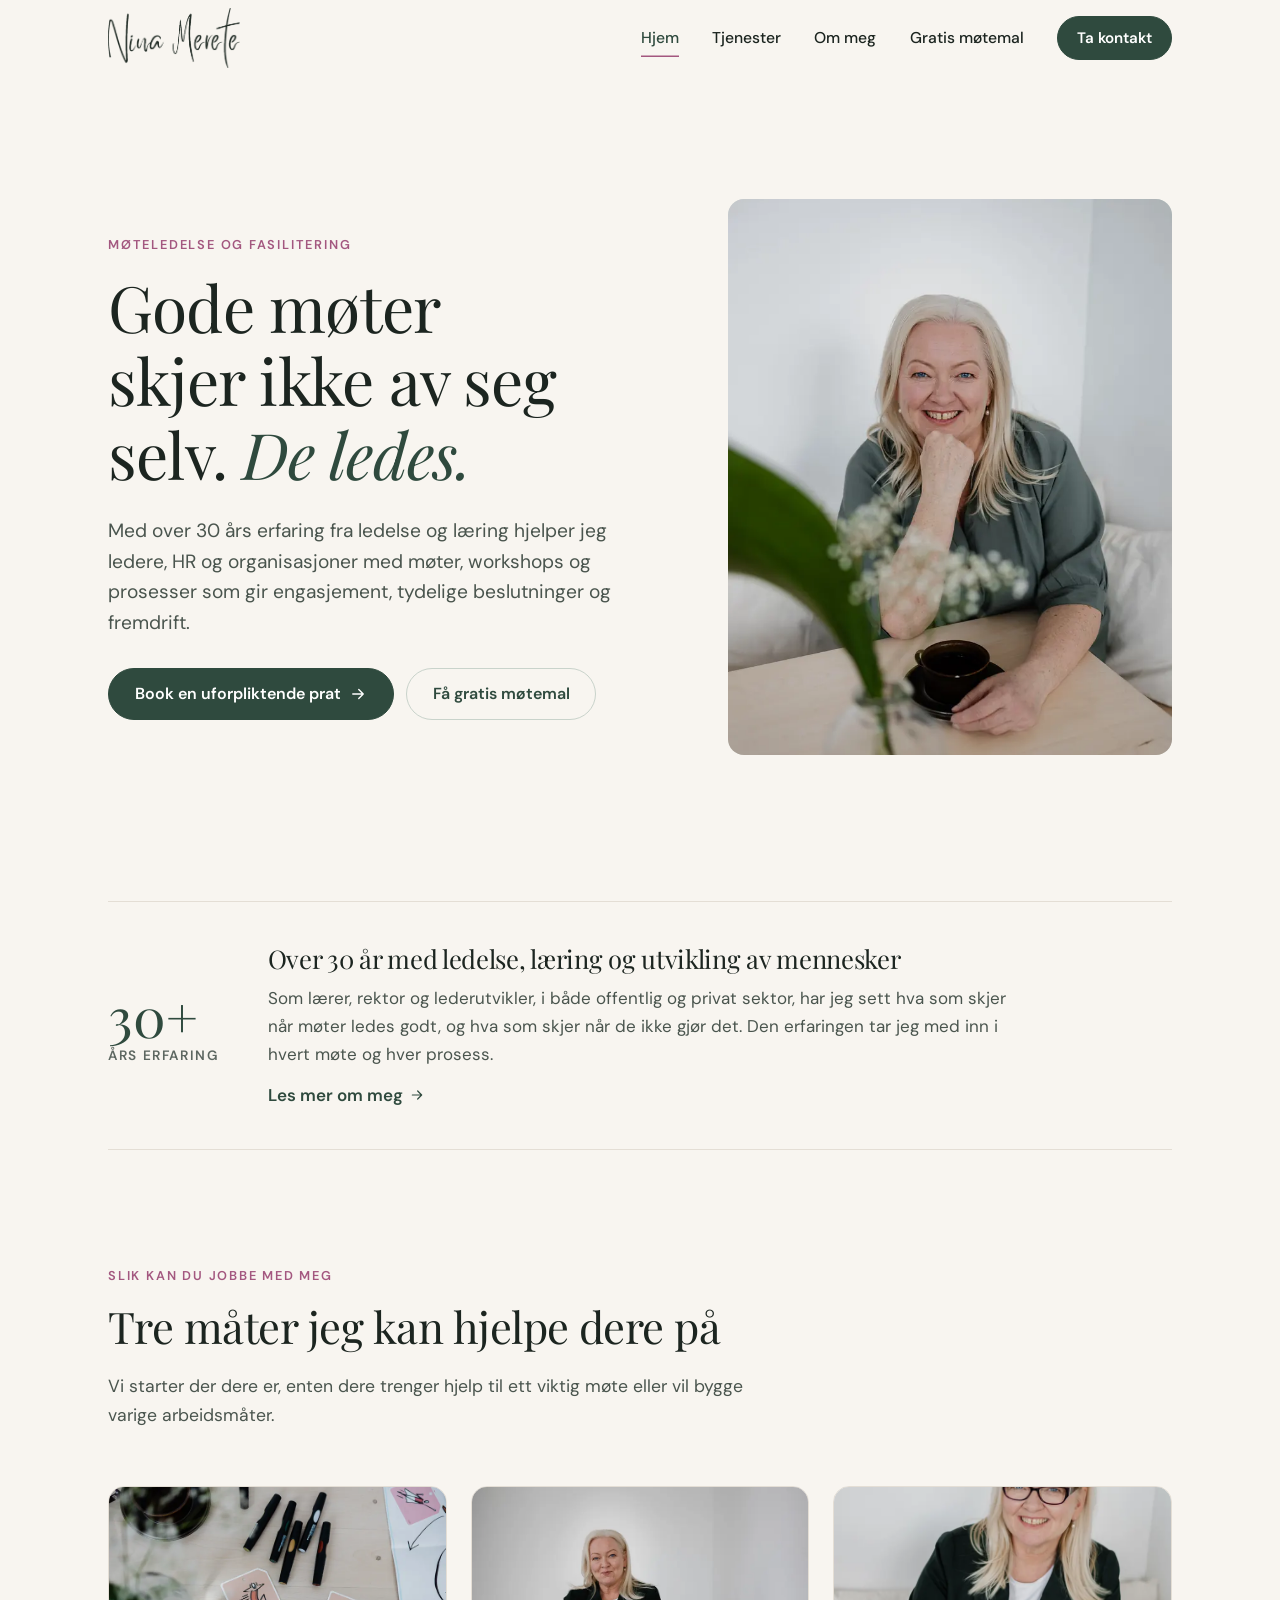
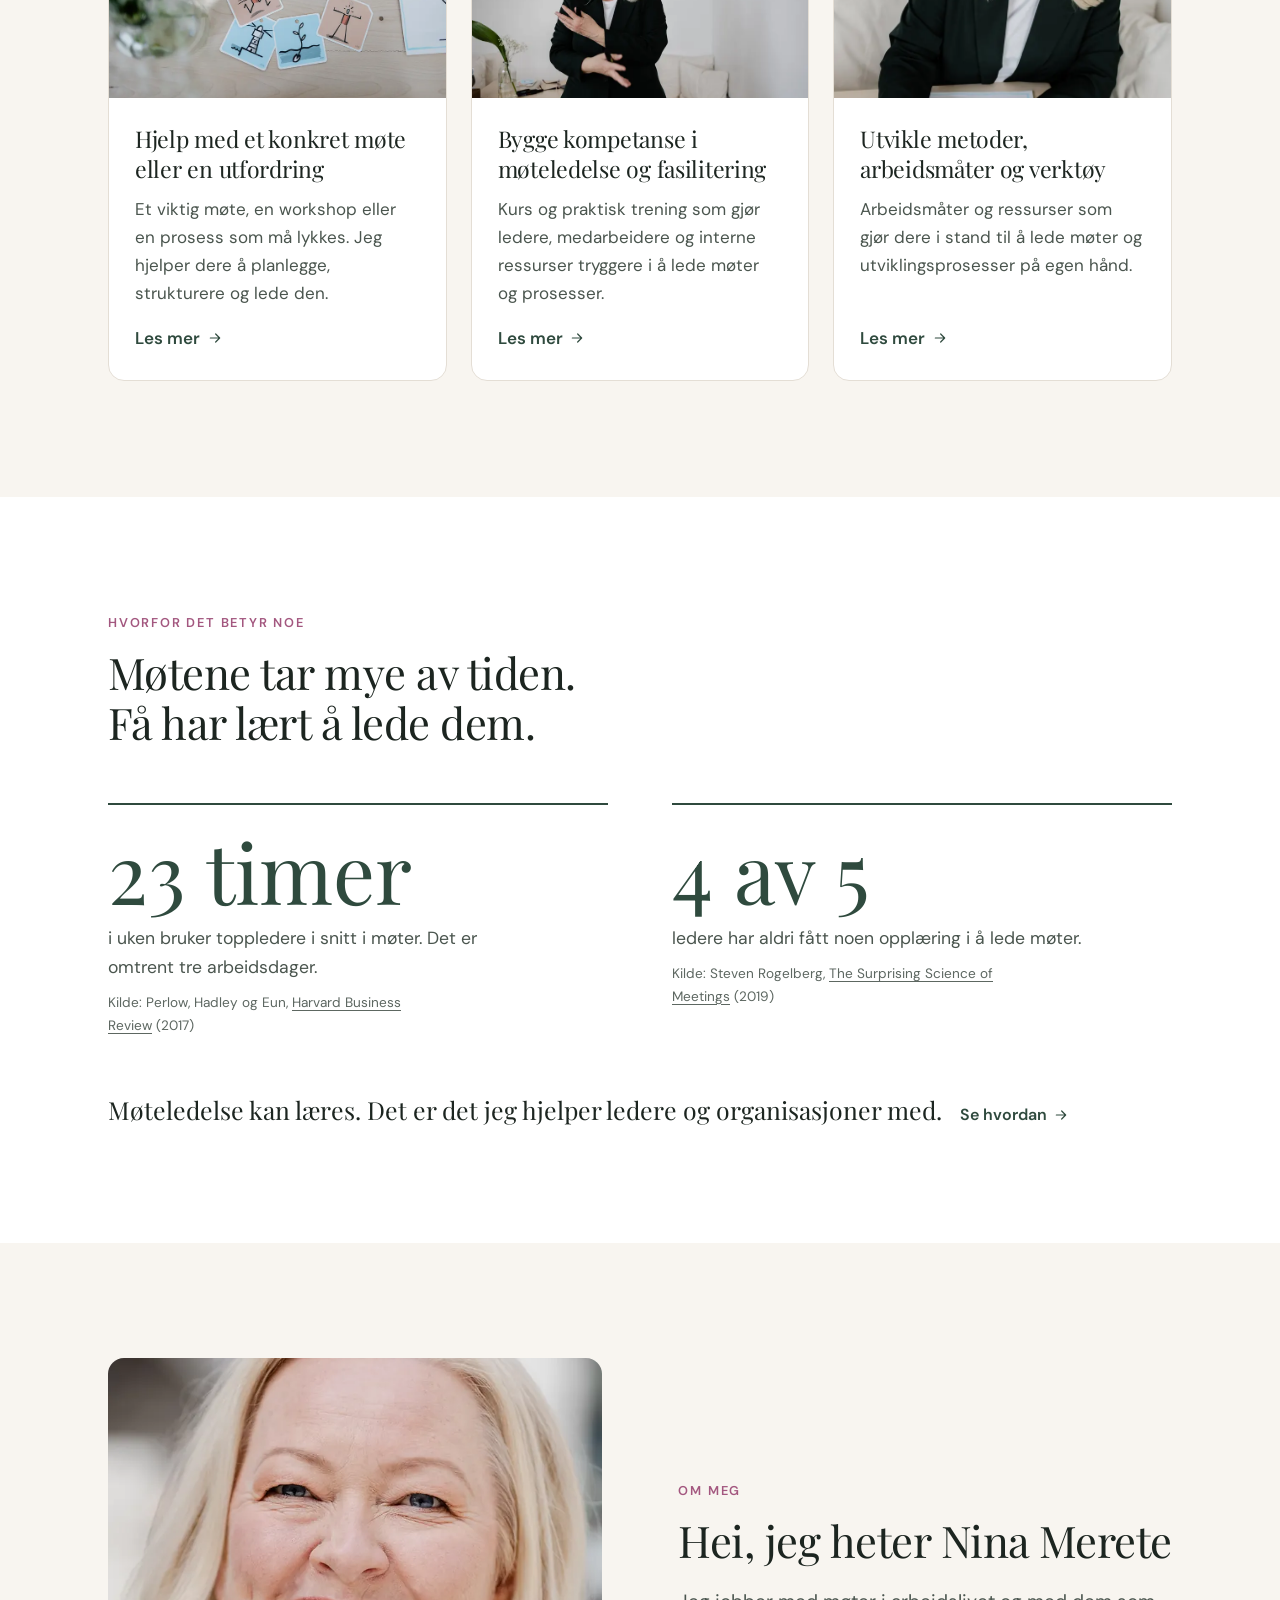
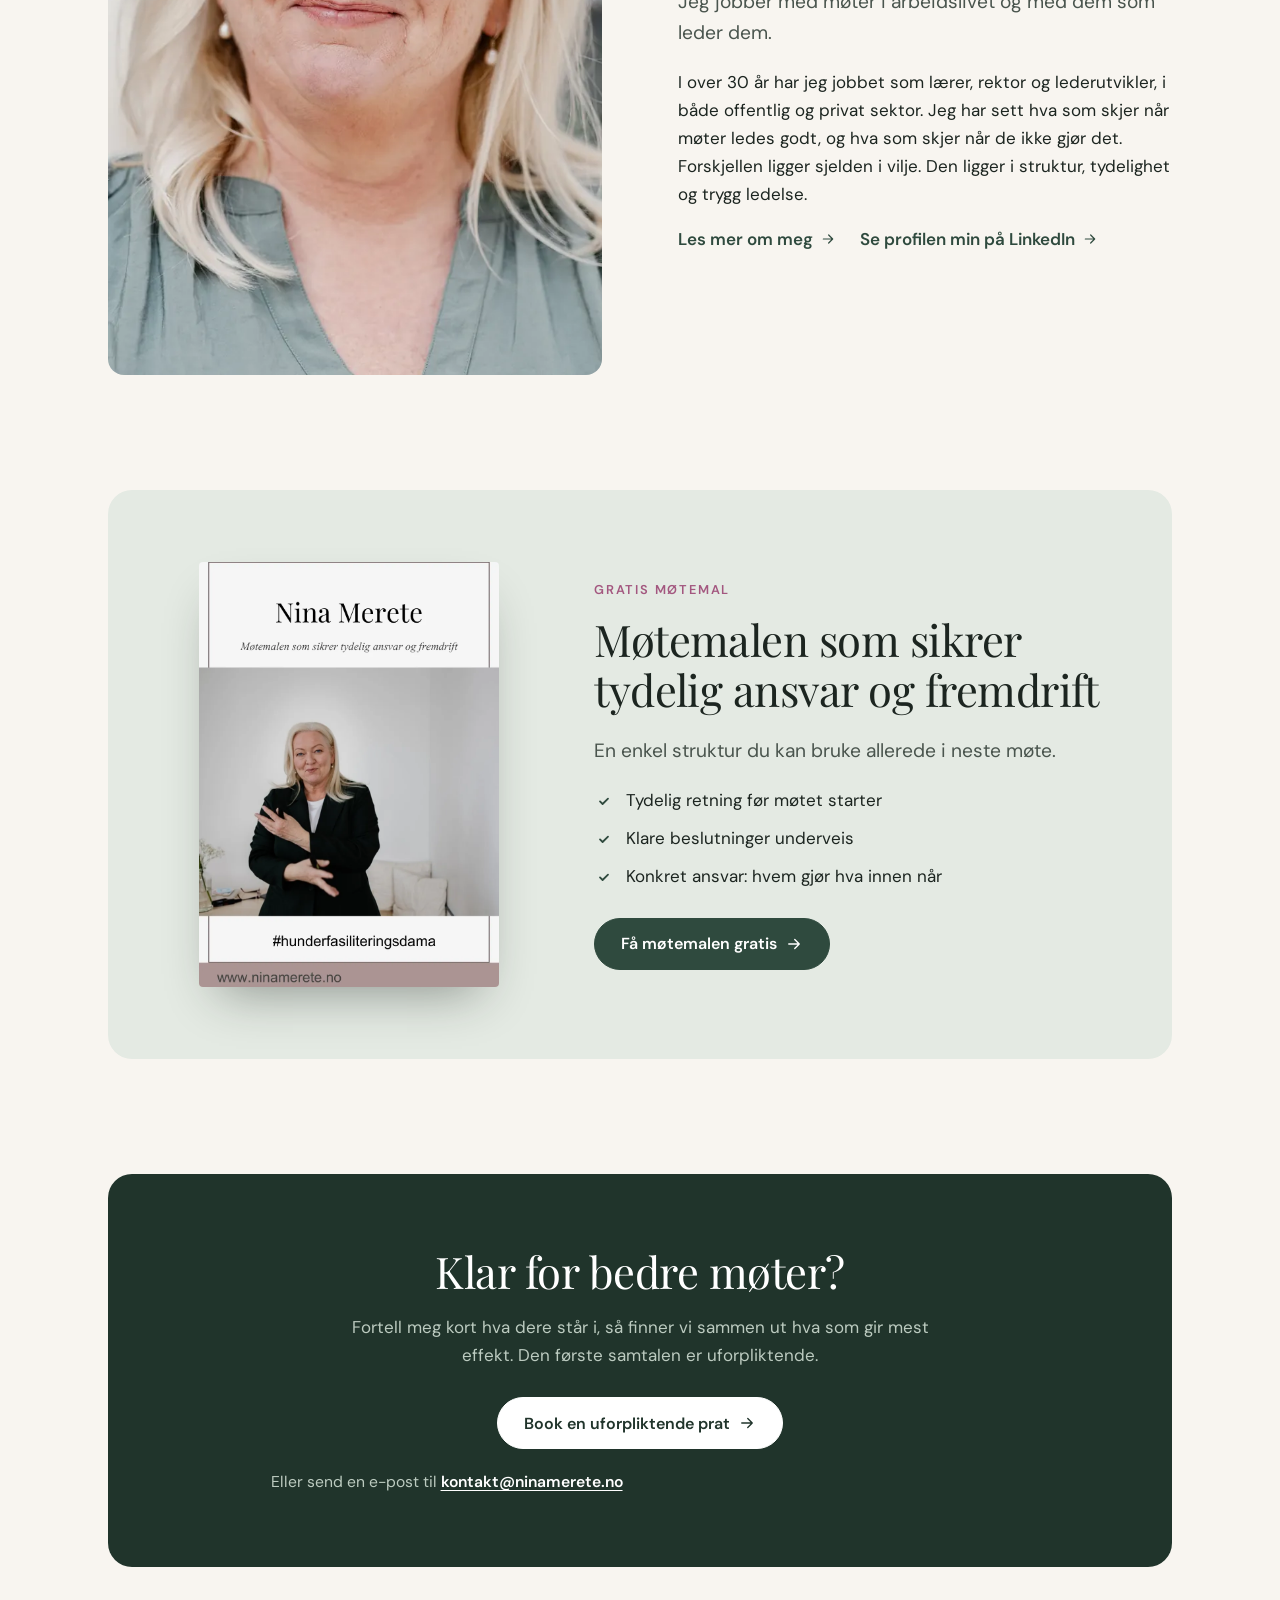
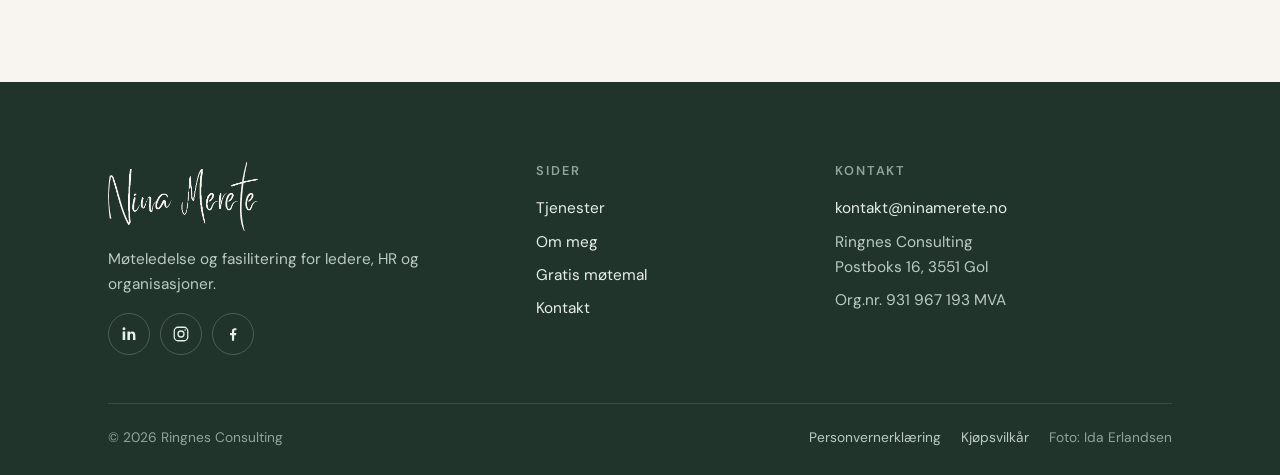
==== index.html @ 29eac9c1 "Nettside for Nina Merete" ====
<!doctype html>
<html lang="nb">
<head>
<meta charset="utf-8">
<meta name="viewport" content="width=device-width, initial-scale=1">

<title>Nina Merete | Møteledelse og fasilitering</title>
<meta name="description" content="Nina Merete Ringnes hjelper ledere, HR og organisasjoner med møter, workshops og prosesser som gir engasjement, tydelige beslutninger og fremdrift.">
<meta name="robots" content="index, follow, max-image-preview:large">
<link rel="canonical" href="https://www.ninamerete.no/">
<meta name="theme-color" content="#f8f5f0">
<meta property="og:type" content="website">
<meta property="og:locale" content="nb_NO">
<meta property="og:site_name" content="Nina Merete">
<meta property="og:title" content="Nina Merete | Møteledelse og fasilitering">
<meta property="og:description" content="Nina Merete Ringnes hjelper ledere, HR og organisasjoner med møter, workshops og prosesser som gir engasjement, tydelige beslutninger og fremdrift.">
<meta property="og:url" content="https://www.ninamerete.no/">
<meta property="og:image" content="https://www.ninamerete.no/assets/img/og/forside.jpg">
<meta property="og:image:type" content="image/jpeg">
<meta property="og:image:width" content="1200">
<meta property="og:image:height" content="630">
<meta property="og:image:alt" content="Nina Merete Ringnes. Gode møter skjer ikke av seg selv. De ledes.">
<meta name="twitter:card" content="summary_large_image">
<meta name="twitter:title" content="Nina Merete | Møteledelse og fasilitering">
<meta name="twitter:description" content="Nina Merete Ringnes hjelper ledere, HR og organisasjoner med møter, workshops og prosesser som gir engasjement, tydelige beslutninger og fremdrift.">
<meta name="twitter:image" content="https://www.ninamerete.no/assets/img/og/forside.jpg">
<meta name="twitter:image:alt" content="Nina Merete Ringnes. Gode møter skjer ikke av seg selv. De ledes.">
<meta name="author" content="Nina Merete Ringnes">
<link rel="icon" href="favicon.ico" sizes="any">
<link rel="icon" type="image/png" sizes="32x32" href="assets/img/favicon-32.png">
<link rel="apple-touch-icon" href="assets/img/favicon-180.png">
<link rel="manifest" href="site.webmanifest">
<link rel="preload" href="assets/fonts/PlayfairDisplay-normal.woff2" as="font" type="font/woff2" crossorigin>
<link rel="preload" href="assets/fonts/DMSans-normal.woff2" as="font" type="font/woff2" crossorigin>
<link rel="stylesheet" href="assets/css/style.css?v=16">
<link rel="preload" as="image" href="assets/img/hero-700.webp" imagesrcset="assets/img/hero-700.webp 700w, assets/img/hero-1200.webp 1200w" imagesizes="(max-width: 880px) 92vw, 480px" fetchpriority="high">
<script type="application/ld+json">{"@context": "https://schema.org", "@graph": [{"@type": "ProfessionalService", "@id": "https://www.ninamerete.no/#virksomhet", "name": "Nina Merete", "legalName": "Ringnes Consulting", "url": "https://www.ninamerete.no/", "image": "https://www.ninamerete.no/assets/img/og/forside.jpg", "logo": "https://www.ninamerete.no/assets/img/favicon-512.png", "description": "Møteledelse, fasilitering og prosessdesign for ledere, HR og organisasjoner.", "email": "kontakt@ninamerete.no", "taxID": "931967193", "vatID": "NO931967193MVA", "address": {"@type": "PostalAddress", "postOfficeBoxNumber": "16", "postalCode": "3551", "addressLocality": "Gol", "addressCountry": "NO"}, "areaServed": {"@type": "Country", "name": "Norge"}, "knowsLanguage": "nb", "founder": {"@id": "https://www.ninamerete.no/#nina"}, "sameAs": ["https://www.linkedin.com/in/nina-merete-ringnes-888065a7/", "https://www.instagram.com/ninamerete.no/", "https://www.facebook.com/profile.php?id=61565301767953"], "hasOfferCatalog": {"@type": "OfferCatalog", "name": "Tjenester", "itemListElement": [{"@type": "Offer", "itemOffered": {"@type": "Service", "name": "Hjelp med et konkret møte eller en utfordring", "description": "Et viktig møte, en workshop eller en prosess som må lykkes. Jeg hjelper dere å planlegge, strukturere og lede den.", "url": "https://www.ninamerete.no/tjenester/#konkret-hjelp"}}, {"@type": "Offer", "itemOffered": {"@type": "Service", "name": "Bygge kompetanse i møteledelse og fasilitering", "description": "Kurs og praktisk trening som gjør ledere, medarbeidere og interne ressurser tryggere i å lede møter og prosesser.", "url": "https://www.ninamerete.no/tjenester/#kompetanse"}}, {"@type": "Offer", "itemOffered": {"@type": "Service", "name": "Utvikle metoder, arbeidsmåter og verktøy", "description": "Arbeidsmåter og ressurser som gjør dere i stand til å lede møter og utviklingsprosesser på egen hånd.", "url": "https://www.ninamerete.no/tjenester/#metoder"}}]}}, {"@type": "Person", "@id": "https://www.ninamerete.no/#nina", "name": "Nina Merete Ringnes", "url": "https://www.ninamerete.no/om/", "image": "https://www.ninamerete.no/assets/img/portrett-1200.webp", "jobTitle": "Fasilitator og rådgiver i møteledelse", "worksFor": {"@id": "https://www.ninamerete.no/#virksomhet"}, "alumniOf": {"@type": "CollegeOrUniversity", "name": "Universitetet i Oslo"}, "knowsAbout": ["Møteledelse", "Fasilitering", "Prosessledelse", "Workshops", "Lederutvikling", "Kompetanseutvikling"], "sameAs": ["https://www.linkedin.com/in/nina-merete-ringnes-888065a7/", "https://www.instagram.com/ninamerete.no/"]}, {"@type": "WebSite", "@id": "https://www.ninamerete.no/#nettsted", "url": "https://www.ninamerete.no/", "name": "Nina Merete", "inLanguage": "nb-NO", "publisher": {"@id": "https://www.ninamerete.no/#virksomhet"}}, {"@type": "WebPage", "@id": "https://www.ninamerete.no/#side", "url": "https://www.ninamerete.no/", "name": "Nina Merete | Møteledelse og fasilitering", "description": "Nina Merete Ringnes hjelper ledere, HR og organisasjoner med møter, workshops og prosesser som gir engasjement, tydelige beslutninger og fremdrift.", "inLanguage": "nb-NO", "isPartOf": {"@id": "https://www.ninamerete.no/#nettsted"}, "primaryImageOfPage": {"@type": "ImageObject", "url": "https://www.ninamerete.no/assets/img/og/forside.jpg", "width": 1200, "height": 630}}]}</script>
</head>
<body>
<a class="skip-link" href="#innhold">Hopp til innhold</a>
<header class="site-header">
  <div class="wrap">
    <a class="brand" href="./" aria-label="Nina Merete, til forsiden"><img src="assets/img/logo.png" alt="Nina Merete" width="579" height="265"></a>
    <button class="nav-toggle" type="button" aria-expanded="false" aria-controls="hovedmeny" aria-label="Åpne meny"><span></span></button>
    <nav class="nav" id="hovedmeny" aria-label="Hovedmeny">
      <a href="./" aria-current="page">Hjem</a><a href="tjenester/">Tjenester</a><a href="om/">Om meg</a><a href="motemal/">Gratis møtemal</a>
      <a class="btn btn--sm" href="kontakt/">Ta kontakt</a>
    </nav>
  </div>
</header>
<main id="innhold">
<section class="hero hero--full">
  <div class="wrap hero-grid">
    <div>
      <span class="label">Møteledelse og fasilitering</span>
      <h1>Gode møter skjer ikke av seg selv. <em class="nowrap">De ledes.</em></h1>
      <p class="lead">Med over 30 års erfaring fra ledelse og læring hjelper jeg ledere, HR og organisasjoner med møter, workshops og prosesser som gir engasjement, tydelige beslutninger og fremdrift.</p>
      <div class="actions">
        <a class="btn" href="kontakt/">Book en uforpliktende prat<svg viewBox="0 0 24 24" fill="none" stroke="currentColor" stroke-width="1.8" stroke-linecap="round" stroke-linejoin="round" aria-hidden="true"><path d="M5 12h14M13 6l6 6-6 6"/></svg></a>
        <a class="btn btn--outline" href="motemal/">Få gratis møtemal</a>
      </div>
    </div>
    <div class="hero-photo"><img src="assets/img/hero-700.webp" srcset="assets/img/hero-700.webp 700w, assets/img/hero-1200.webp 1200w" sizes="(max-width: 880px) 92vw, 480px" alt="Nina Merete Ringnes" width="700" height="1050" fetchpriority="high" decoding="async"></div>
  </div>
</section>

<section class="section" style="padding-top:0" aria-labelledby="erfaring">
  <div class="wrap">
    <div class="years reveal">
      <div class="years-num" aria-hidden="true">30+ <small>års erfaring</small></div>
      <div class="years-text">
        <h2 id="erfaring">Over 30 år med ledelse, læring og utvikling av mennesker</h2>
        <p>Som lærer, rektor og lederutvikler, i både offentlig og privat sektor, har jeg sett hva som skjer når møter ledes godt, og hva som skjer når de ikke gjør det. Den erfaringen tar jeg med inn i hvert møte og hver prosess.</p>
        <a class="text-link" href="om/">Les mer om meg<svg viewBox="0 0 24 24" fill="none" stroke="currentColor" stroke-width="1.8" stroke-linecap="round" stroke-linejoin="round" aria-hidden="true"><path d="M5 12h14M13 6l6 6-6 6"/></svg></a>
      </div>
    </div>
  </div>
</section>

<section class="section" id="jobbe-med-meg">
  <div class="wrap">
    <div class="head reveal">
      <span class="label">Slik kan du jobbe med meg</span>
      <h2>Tre måter jeg kan hjelpe dere på</h2>
      <p>Vi starter der dere er, enten dere trenger hjelp til ett viktig møte eller vil bygge varige arbeidsmåter.</p>
    </div>
    <div class="cards reveal">
      <article class="card">
        <div class="card-img"><img src="assets/img/fasilitering-800.webp" srcset="assets/img/fasilitering-800.webp 800w, assets/img/fasilitering-1400.webp 1400w" sizes="(max-width: 960px) 90vw, 370px" alt="Fasiliteringskort og tusjer klare på bordet før en workshop" loading="lazy" decoding="async"></div>
        <div class="card-body">
          <h3>Hjelp med et konkret møte eller en utfordring</h3>
          <p>Et viktig møte, en workshop eller en prosess som må lykkes. Jeg hjelper dere å planlegge, strukturere og lede den.</p>
          <a class="text-link" href="tjenester/#konkret-hjelp">Les mer<span class="sr-only"> om hjelp med et konkret møte eller en utfordring</span><svg viewBox="0 0 24 24" fill="none" stroke="currentColor" stroke-width="1.8" stroke-linecap="round" stroke-linejoin="round" aria-hidden="true"><path d="M5 12h14M13 6l6 6-6 6"/></svg></a>
        </div>
      </article>
      <article class="card">
        <div class="card-img"><img src="assets/img/kompetanse-800.webp" srcset="assets/img/kompetanse-800.webp 800w, assets/img/kompetanse-1400.webp 1400w" sizes="(max-width: 960px) 90vw, 370px" alt="Nina Merete forklarer med hendene" loading="lazy" decoding="async"></div>
        <div class="card-body">
          <h3>Bygge kompetanse i møteledelse og fasilitering</h3>
          <p>Kurs og praktisk trening som gjør ledere, medarbeidere og interne ressurser tryggere i å lede møter og prosesser.</p>
          <a class="text-link" href="tjenester/#kompetanse">Les mer<span class="sr-only"> om bygge kompetanse i møteledelse og fasilitering</span><svg viewBox="0 0 24 24" fill="none" stroke="currentColor" stroke-width="1.8" stroke-linecap="round" stroke-linejoin="round" aria-hidden="true"><path d="M5 12h14M13 6l6 6-6 6"/></svg></a>
        </div>
      </article>
      <article class="card">
        <div class="card-img"><img src="assets/img/verktoy-700.webp" srcset="assets/img/verktoy-700.webp 700w, assets/img/verktoy-1200.webp 1200w" sizes="(max-width: 960px) 90vw, 370px" alt="Nina Merete tegner en modell med tusj på papir" loading="lazy" decoding="async"></div>
        <div class="card-body">
          <h3>Utvikle metoder, arbeidsmåter og verktøy</h3>
          <p>Arbeidsmåter og ressurser som gjør dere i stand til å lede møter og utviklingsprosesser på egen hånd.</p>
          <a class="text-link" href="tjenester/#metoder">Les mer<span class="sr-only"> om utvikle metoder, arbeidsmåter og verktøy</span><svg viewBox="0 0 24 24" fill="none" stroke="currentColor" stroke-width="1.8" stroke-linecap="round" stroke-linejoin="round" aria-hidden="true"><path d="M5 12h14M13 6l6 6-6 6"/></svg></a>
        </div>
      </article>
    </div>
  </div>
</section>

<section class="section section--white" aria-labelledby="hvorfor">
  <div class="wrap">
    <div class="head reveal">
      <span class="label">Hvorfor det betyr noe</span>
      <h2 id="hvorfor">Møtene tar mye av tiden. Få har lært å lede dem.</h2>
    </div>
    <div class="big-stats reveal">
      <div class="big-stat">
        <div class="stat-value">23 timer</div>
        <p>i uken bruker toppledere i snitt i møter. Det er omtrent tre arbeidsdager.</p>
        <p class="source">Kilde: Perlow, Hadley og Eun, <a href="https://hbr.org/2017/07/stop-the-meeting-madness" target="_blank" rel="noopener">Harvard Business Review</a> (2017)</p>
      </div>
      <div class="big-stat">
        <div class="stat-value">4 av 5</div>
        <p>ledere har aldri fått noen opplæring i å lede møter.</p>
        <p class="source">Kilde: Steven Rogelberg, <a href="https://www.forbes.com/sites/peterhigh/2019/11/25/half-of-all-meetings-are-a-waste-of-timeheres-how-to-improve-them/" target="_blank" rel="noopener">The Surprising Science of Meetings</a> (2019)</p>
      </div>
    </div>
    <p class="stats-turn reveal">Møteledelse kan læres. Det er det jeg hjelper ledere og organisasjoner med. <a class="text-link" href="tjenester/">Se hvordan<svg viewBox="0 0 24 24" fill="none" stroke="currentColor" stroke-width="1.8" stroke-linecap="round" stroke-linejoin="round" aria-hidden="true"><path d="M5 12h14M13 6l6 6-6 6"/></svg></a></p>
  </div>
</section>

<section class="section">
  <div class="wrap split">
    <div class="photo ratio-portrait reveal"><img src="assets/img/portrett-700.webp" srcset="assets/img/portrett-700.webp 700w, assets/img/portrett-1200.webp 1200w" sizes="(max-width: 880px) 92vw, 520px" alt="Portrett av Nina Merete Ringnes" width="700" height="1050" loading="lazy" decoding="async"></div>
    <div class="reveal">
      <span class="label">Om meg</span>
      <h2>Hei, jeg heter Nina Merete</h2>
      <p class="lead">Jeg jobber med møter i arbeidslivet og med dem som leder dem.</p>
      <p>I over 30 år har jeg jobbet som lærer, rektor og lederutvikler, i både offentlig og privat sektor. Jeg har sett hva som skjer når møter ledes godt, og hva som skjer når de ikke gjør det. Forskjellen ligger sjelden i vilje. Den ligger i struktur, tydelighet og trygg ledelse.</p>
      <div class="actions" style="gap:24px"><a class="text-link" href="om/">Les mer om meg<svg viewBox="0 0 24 24" fill="none" stroke="currentColor" stroke-width="1.8" stroke-linecap="round" stroke-linejoin="round" aria-hidden="true"><path d="M5 12h14M13 6l6 6-6 6"/></svg></a><a class="text-link" href="https://www.linkedin.com/in/nina-merete-ringnes-888065a7/" target="_blank" rel="noopener">Se profilen min på LinkedIn<svg viewBox="0 0 24 24" fill="none" stroke="currentColor" stroke-width="1.8" stroke-linecap="round" stroke-linejoin="round" aria-hidden="true"><path d="M5 12h14M13 6l6 6-6 6"/></svg></a></div>
    </div>
  </div>
</section>

<section class="section" style="padding-top:0">
  <div class="wrap">
    <div class="offer reveal">
      <div class="offer-cover"><img src="assets/img/motemal-s1.webp" alt="Forsiden av møtemalen" width="655" height="926" loading="lazy"></div>
      <div>
        <span class="label">Gratis møtemal</span>
        <h2>Møtemalen som sikrer tydelig ansvar og fremdrift</h2>
        <p class="lead">En enkel struktur du kan bruke allerede i neste møte.</p>
        <ul class="checks"><li>Tydelig retning før møtet starter</li><li>Klare beslutninger underveis</li><li>Konkret ansvar: hvem gjør hva innen når</li></ul>
        <div class="actions"><a class="btn" href="motemal/">Få møtemalen gratis<svg viewBox="0 0 24 24" fill="none" stroke="currentColor" stroke-width="1.8" stroke-linecap="round" stroke-linejoin="round" aria-hidden="true"><path d="M5 12h14M13 6l6 6-6 6"/></svg></a></div>
      </div>
    </div>
  </div>
</section>

<section class="section" style="padding-top:0">
  <div class="wrap">
    <div class="cta reveal">
      <h2>Klar for bedre møter?</h2>
      <p>Fortell meg kort hva dere står i, så finner vi sammen ut hva som gir mest effekt. Den første samtalen er uforpliktende.</p>
      <div class="actions"><a class="btn btn--white" href="kontakt/">Book en uforpliktende prat<svg viewBox="0 0 24 24" fill="none" stroke="currentColor" stroke-width="1.8" stroke-linecap="round" stroke-linejoin="round" aria-hidden="true"><path d="M5 12h14M13 6l6 6-6 6"/></svg></a></div>
      <p class="cta-alt">Eller send en e-post til <a href="mailto:kontakt@ninamerete.no">kontakt@ninamerete.no</a></p>
    </div>
  </div>
</section>
</main>
<footer class="site-footer">
  <div class="wrap">
    <div class="footer-grid">
      <div class="footer-brand">
        <img src="assets/img/logo-lys.png" alt="Nina Merete" width="579" height="265" loading="lazy">
        <p>Møteledelse og fasilitering for ledere, HR og organisasjoner.</p>
        <div class="social">
          <a href="https://www.linkedin.com/in/nina-merete-ringnes-888065a7/" target="_blank" rel="noopener" aria-label="LinkedIn"><svg viewBox="0 0 24 24" fill="currentColor" aria-hidden="true"><path d="M6.94 8.5H3.56V20h3.38V8.5zM5.25 3A1.97 1.97 0 1 0 5.3 6.94 1.97 1.97 0 0 0 5.25 3zM20.44 13.4c0-3.2-1.7-4.7-4-4.7a3.45 3.45 0 0 0-3.13 1.72V8.5H9.94c.04 1.02 0 11.5 0 11.5h3.37v-6.42c0-.34.03-.68.13-.93.27-.68.9-1.39 1.94-1.39 1.37 0 1.92 1.05 1.92 2.58V20h3.37l-.23-6.6z"/></svg></a>
          <a href="https://www.instagram.com/ninamerete.no/" target="_blank" rel="noopener" aria-label="Instagram"><svg viewBox="0 0 24 24" fill="none" stroke="currentColor" stroke-width="1.7" aria-hidden="true"><rect x="3" y="3" width="18" height="18" rx="5"/><circle cx="12" cy="12" r="4"/><circle cx="17.5" cy="6.5" r="1" fill="currentColor" stroke="none"/></svg></a>
          <a href="https://www.facebook.com/profile.php?id=61565301767953" target="_blank" rel="noopener" aria-label="Facebook"><svg viewBox="0 0 24 24" fill="currentColor" aria-hidden="true"><path d="M13.5 21v-7.5h2.5l.4-3h-2.9V8.6c0-.87.25-1.46 1.5-1.46h1.55V4.47A20.6 20.6 0 0 0 14.3 4.3c-2.2 0-3.72 1.35-3.72 3.82v2.38H8.1v3h2.48V21h2.92z"/></svg></a>
        </div>
      </div>
      <div>
        <h2>Sider</h2>
        <ul>
          <li><a href="tjenester/">Tjenester</a></li>
          <li><a href="om/">Om meg</a></li>
          <li><a href="motemal/">Gratis møtemal</a></li>
          <li><a href="kontakt/">Kontakt</a></li>
        </ul>
      </div>
      <div>
        <h2>Kontakt</h2>
        <ul>
          <li><a href="mailto:kontakt@ninamerete.no">kontakt@ninamerete.no</a></li>
          <li>Ringnes Consulting<br>Postboks 16, 3551 Gol</li>
          <li>Org.nr. 931 967 193 MVA</li>
        </ul>
      </div>
    </div>
    <div class="footer-bottom">
      <span>© <span data-year>2026</span> Ringnes Consulting</span>
      <nav aria-label="Juridisk">
        <a href="personvernerklaering/">Personvernerklæring</a>
        <a href="kjopsvilkar/">Kjøpsvilkår</a>
        <span>Foto: Ida Erlandsen</span>
      </nav>
    </div>
  </div>
</footer>
<script src="assets/js/main.js?v=16" defer></script>
</body>
</html>
---- assets/css/style.css ----
/* ninamerete.no */

@font-face { font-family: 'DM Sans'; font-style: normal; font-weight: 300 700; font-display: swap; src: url('../fonts/DMSans-normal.woff2') format('woff2'); }
@font-face { font-family: 'DM Sans'; font-style: italic; font-weight: 400; font-display: swap; src: url('../fonts/DMSans-italic.woff2') format('woff2'); }
@font-face { font-family: 'Playfair Display'; font-style: normal; font-weight: 400 700; font-display: swap; src: url('../fonts/PlayfairDisplay-normal.woff2') format('woff2'); }
@font-face { font-family: 'Playfair Display'; font-style: italic; font-weight: 400 700; font-display: swap; src: url('../fonts/PlayfairDisplay-italic.woff2') format('woff2'); }

:root {
  --ink: #1c2520;
  --ink-soft: #4a554e;
  --muted: #5d6761;
  --green: #2f4a3e;
  --green-deep: #20342b;
  --sage: #e4eae3;
  --bg: #f8f5f0;
  --paper: #ffffff;
  --accent: #a3577f;
  --accent-light: #e6c3c1;
  --line: #e4ded5;

  --serif: 'Playfair Display', Georgia, serif;
  --sans: 'DM Sans', system-ui, -apple-system, 'Segoe UI', Roboto, sans-serif;

  --radius: 16px;
  --wrap: 1160px;
  --gutter: clamp(20px, 5vw, 48px);
  --section: clamp(64px, 9vw, 120px);
  --ease: cubic-bezier(.2, .7, .2, 1);
}

*, *::before, *::after { box-sizing: border-box; }
html { -webkit-text-size-adjust: 100%; scroll-behavior: smooth; scroll-padding-top: 88px; }
body {
  margin: 0;
  font-family: var(--sans);
  font-size: 1.0625rem;
  line-height: 1.65;
  color: var(--ink);
  background: var(--bg);
  -webkit-font-smoothing: antialiased;
}
img { display: block; max-width: 100%; height: auto; }
a { color: var(--green); text-underline-offset: .2em; text-decoration-thickness: 1px; }
a:hover { color: var(--accent); }
:focus-visible { outline: 2px solid var(--accent); outline-offset: 3px; border-radius: 4px; }

h1, h2, h3 { font-family: var(--serif); font-weight: 400; line-height: 1.15; letter-spacing: -.012em; margin: 0 0 .5em; overflow-wrap: break-word; }
h1 { font-size: clamp(2.3rem, 5.2vw, 4rem); }
h2 { font-size: clamp(1.85rem, 3.4vw, 2.75rem); }
h3 { font-size: clamp(1.25rem, 1.8vw, 1.45rem); line-height: 1.3; }
h1 em { font-style: italic; color: var(--green); }
.nowrap { white-space: nowrap; }
h1, h2 { text-wrap: balance; }
p { margin: 0 0 1em; }
.lead { font-size: clamp(1.1rem, 1.5vw, 1.25rem); line-height: 1.6; color: var(--ink-soft); }
.muted { color: var(--muted); }

.wrap { width: 100%; max-width: var(--wrap); margin-inline: auto; padding-inline: var(--gutter); }
.narrow { max-width: 780px; }
.section { padding-block: var(--section); }
.section--white { background: var(--paper); }
.section--green { background: var(--green-deep); color: #dfe7e1; }
.section--green h2, .section--green h3 { color: #fff; }

.label {
  display: block; margin-bottom: 14px;
  font-size: .8rem; font-weight: 600; letter-spacing: .14em; text-transform: uppercase; color: var(--accent);
}
.section--green .label { color: var(--accent-light); }
.head { max-width: 680px; margin-bottom: clamp(36px, 5vw, 56px); }
.head p { color: var(--ink-soft); font-size: 1.1rem; margin: 0; }
.section--green .head p { color: #bccbc0; }
.head--center { margin-inline: auto; text-align: center; }

.sr-only { position: absolute; width: 1px; height: 1px; padding: 0; margin: -1px; overflow: hidden; clip: rect(0 0 0 0); white-space: nowrap; border: 0; }
.skip-link { position: absolute; left: 12px; top: -60px; z-index: 100; background: var(--green); color: #fff; padding: 10px 16px; border-radius: 8px; }
.skip-link:focus { top: 12px; color: #fff; }

/* Knapper */
.btn {
  display: inline-flex; align-items: center; justify-content: center; gap: .55em;
  min-height: 52px; padding: .8em 1.6em;
  font: 600 1rem/1.2 var(--sans);
  color: #fff; background: var(--green); border: 1.5px solid var(--green);
  border-radius: 999px; text-decoration: none; cursor: pointer; text-align: center;
  transition: background-color .2s, border-color .2s, color .2s, transform .2s var(--ease);
}
.btn:hover { background: var(--green-deep); border-color: var(--green-deep); color: #fff; transform: translateY(-1px); }
.btn svg { width: 18px; height: 18px; flex-shrink: 0; }
.btn--outline { background: transparent; color: var(--green); border-color: #c9d3cb; }
.btn--outline:hover { background: transparent; color: var(--green-deep); border-color: var(--green); }
.btn--white { background: #fff; color: var(--green-deep); border-color: #fff; }
.btn--white:hover { background: #f1ebe3; border-color: #f1ebe3; color: var(--green-deep); }
.btn--sm { min-height: 44px; padding: .55em 1.25em; font-size: .95rem; }
.actions { display: flex; flex-wrap: wrap; gap: 12px; align-items: center; }
@media (max-width: 480px) { .actions .btn { width: 100%; } }

.text-link { display: inline-flex; align-items: center; gap: .4em; font-weight: 600; text-decoration: none; color: var(--green); }
.text-link svg { width: 16px; height: 16px; transition: transform .2s var(--ease); }
.text-link:hover svg { transform: translateX(3px); }

/* Topptekst */
.site-header { position: sticky; top: 0; z-index: 50; background: rgba(248, 245, 240, .94); border-bottom: 1px solid transparent; transition: border-color .2s; }
.site-header.is-scrolled { border-bottom-color: var(--line); }
.site-header .wrap { display: flex; align-items: center; justify-content: space-between; gap: 24px; height: 76px; }
.brand img { width: 132px; height: auto; }
.nav { display: flex; align-items: center; gap: clamp(20px, 2.6vw, 36px); }
.nav a:not(.btn) { font-size: .98rem; font-weight: 500; color: var(--ink); text-decoration: none; padding: 6px 0; }
.nav a:not(.btn):hover, .nav a[aria-current="page"] { color: var(--green); }
.nav a:not(.btn)[aria-current="page"] { box-shadow: inset 0 -1.5px 0 var(--accent); }
.nav-toggle { display: none; }

@media (max-width: 880px) {
  .brand img { width: 116px; }
  .nav-toggle { display: inline-flex; align-items: center; justify-content: center; width: 48px; height: 48px; margin-right: -10px; border: 0; background: none; cursor: pointer; color: var(--ink); }
  .nav-toggle span, .nav-toggle span::before, .nav-toggle span::after { display: block; width: 22px; height: 1.5px; background: currentColor; transition: transform .25s var(--ease), background-color .2s; }
  .nav-toggle span { position: relative; }
  .nav-toggle span::before, .nav-toggle span::after { content: ""; position: absolute; left: 0; }
  .nav-toggle span::before { transform: translateY(-7px); }
  .nav-toggle span::after { transform: translateY(7px); }
  .nav-open .nav-toggle span { background: transparent; }
  .nav-open .nav-toggle span::before { transform: rotate(45deg); }
  .nav-open .nav-toggle span::after { transform: rotate(-45deg); }
  .nav {
    position: fixed; top: 76px; left: 0; right: 0; bottom: 0;
    flex-direction: column; align-items: stretch; gap: 0;
    padding: 8px var(--gutter) 32px; background: var(--bg); border-top: 1px solid var(--line);
    overflow-y: auto; visibility: hidden; opacity: 0; transition: opacity .2s, visibility .2s;
  }
  .nav-open .nav { visibility: visible; opacity: 1; }
  .nav a:not(.btn) { font-size: 1.35rem; padding: 16px 0; border-bottom: 1px solid var(--line); }
  .nav a[aria-current="page"] { box-shadow: none; }
  .nav .btn { margin-top: 24px; }
  body.nav-open { overflow: hidden; }
}

/* Hero */
.hero { padding-block: clamp(32px, 5vw, 64px) clamp(56px, 7vw, 96px); }
@media (min-width: 881px) {
  .hero--full { min-height: calc(100vh - 76px); min-height: calc(100svh - 76px); display: flex; flex-direction: column; justify-content: center; padding-block: 40px 64px; }
  .hero--full .hero-photo { aspect-ratio: 4 / 5; max-height: calc(100vh - 190px); max-height: calc(100svh - 190px); min-height: 380px; }
}
@media (min-width: 881px) and (max-height: 760px) { .hero--full h1 { font-size: clamp(2.3rem, 4.2vw, 3.2rem); } }
.hero-grid { display: grid; grid-template-columns: minmax(0, 1.1fr) minmax(0, .9fr); gap: clamp(36px, 6vw, 80px); align-items: center; }
.hero h1 { margin-bottom: .4em; }
.hero .lead { max-width: 32em; margin-bottom: 1.8rem; }
.hero-photo { border-radius: var(--radius); overflow: hidden; aspect-ratio: 4 / 5; background: var(--sage); }
.hero-photo img { width: 100%; height: 100%; object-fit: cover; object-position: 50% 25%; }
@media (max-width: 880px) {
  .hero-grid { grid-template-columns: 1fr; }
  .hero-photo { aspect-ratio: 4 / 3; max-height: 460px; width: 100%; }
}

.page-hero { padding-block: clamp(40px, 7vw, 88px) clamp(32px, 5vw, 56px); }
.page-hero h1 { max-width: 16em; }
.page-hero .lead { max-width: 38em; margin: 0; }

/* Erfaring: 30 år, rolig og tydelig */
.years { display: grid; grid-template-columns: auto minmax(0, 1fr); gap: clamp(20px, 4vw, 48px); align-items: center; padding-block: clamp(28px, 4vw, 40px); border-top: 1px solid var(--line); border-bottom: 1px solid var(--line); }
.years-num { font-family: var(--serif); font-size: clamp(2.6rem, 4.4vw, 3.4rem); line-height: 1; color: var(--green); white-space: nowrap; }
.years-num small { display: block; margin-top: 6px; font-family: var(--sans); font-size: .85rem; font-weight: 600; letter-spacing: .12em; text-transform: uppercase; color: var(--muted); }
.years-text h2 { font-size: clamp(1.3rem, 2vw, 1.6rem); line-height: 1.3; margin-bottom: .35em; }
.years-text p { color: var(--ink-soft); margin: 0 0 .8rem; max-width: 44em; }
@media (max-width: 640px) { .years { grid-template-columns: 1fr; gap: 16px; } }

/* Tall */
.stats { display: grid; grid-template-columns: repeat(4, minmax(0, 1fr)); background: var(--paper); border: 1px solid var(--line); border-radius: var(--radius); }
.stat { padding: clamp(22px, 3vw, 34px) clamp(18px, 2.4vw, 30px); }
.stat + .stat { border-left: 1px solid var(--line); }
.stat-value { font-family: var(--serif); font-size: clamp(2.2rem, 4.6vw, 3.8rem); line-height: 1; color: var(--green); margin-bottom: 10px; white-space: nowrap; }
.stat-label { hyphens: auto; font-size: .95rem; line-height: 1.45; color: var(--ink-soft); margin: 0; }
@media (max-width: 880px) {
  .stats { grid-template-columns: repeat(2, minmax(0, 1fr)); }
  .stat:nth-child(3) { border-left: 0; }
  .stat:nth-child(n+3) { border-top: 1px solid var(--line); }
}
@media (max-width: 420px) {
  .stat { padding: 20px 16px; }
  .stat-value { font-size: 2rem; }
  .stat-label { font-size: .88rem; }
}
@media (max-width: 350px) {
  .stat { padding: 18px 12px; }
  .stat-value { font-size: 1.7rem; }
}

.big-stats { display: grid; grid-template-columns: repeat(2, minmax(0, 1fr)); gap: clamp(24px, 5vw, 64px); }
.big-stat { border-top: 2px solid var(--green); padding-top: 24px; }
.big-stat .stat-value { font-size: clamp(3.2rem, 7vw, 5.2rem); color: var(--green); margin-bottom: 12px; }
.big-stat p { margin: 0; color: var(--ink-soft); font-size: 1.1rem; max-width: 24em; }
.big-stat .source { margin-top: 10px; font-size: .85rem; color: var(--muted); }
.big-stat .source a { color: inherit; }
@media (max-width: 640px) { .big-stats { grid-template-columns: 1fr; } }

/* Oppsett */
.split { display: grid; grid-template-columns: minmax(0, 1fr) minmax(0, 1fr); gap: clamp(36px, 6vw, 88px); align-items: center; }
@media (max-width: 880px) { .split { grid-template-columns: 1fr; } }
.photo { border-radius: var(--radius); overflow: hidden; background: var(--sage); }
.photo img { width: 100%; height: 100%; object-fit: cover; }
.ratio-portrait { aspect-ratio: 4 / 5; }
.ratio-land { aspect-ratio: 3 / 2; }
@media (max-width: 880px) { .split .ratio-portrait { aspect-ratio: 4 / 3.4; } }

/* Tjenestekort */
.cards { display: grid; grid-template-columns: repeat(3, minmax(0, 1fr)); gap: clamp(16px, 2vw, 24px); }
@media (max-width: 960px) { .cards { grid-template-columns: 1fr; } }
.card { position: relative; display: flex; flex-direction: column; background: var(--paper); border: 1px solid var(--line); border-radius: var(--radius); overflow: hidden; transition: border-color .2s, transform .25s var(--ease); }
.card:hover { border-color: #cfc6b9; transform: translateY(-3px); }
.card-img { aspect-ratio: 16 / 10; overflow: hidden; background: var(--sage); }
.card-img img { width: 100%; height: 100%; object-fit: cover; }
.card-body { display: flex; flex-direction: column; flex: 1; padding: 26px 26px 28px; }
.card-body p { color: var(--ink-soft); }
.card .text-link { margin-top: auto; }
.card .text-link::after { content: ""; position: absolute; inset: 0; }
@media (max-width: 960px) and (min-width: 600px) {
  .card { flex-direction: row; }
  .card-img { flex: 0 0 38%; aspect-ratio: auto; }
}

/* Tjenesteside */
.service { display: grid; grid-template-columns: minmax(0, 1fr) minmax(0, 1fr); gap: clamp(36px, 6vw, 80px); align-items: start; padding-block: clamp(48px, 7vw, 88px); border-top: 1px solid var(--line); }
.service:first-child { border-top: 0; padding-top: 0; }
.service:nth-child(even) .service-img { order: 2; }
.service-img { position: sticky; top: 108px; }
.service .lead { margin-bottom: 1.4rem; }
@media (max-width: 880px) {
  .service { grid-template-columns: 1fr; }
  .service:nth-child(even) .service-img { order: 0; }
  .service-img { position: static; }
}
.box { background: var(--paper); border: 1px solid var(--line); border-radius: var(--radius); padding: 24px 26px; margin-bottom: 28px; }
.box h3 { font-family: var(--sans); font-size: .8rem; font-weight: 600; letter-spacing: .14em; text-transform: uppercase; color: var(--muted); margin-bottom: 14px; }

.checks { list-style: none; margin: 0; padding: 0; }
.checks li { position: relative; padding-left: 32px; }
.checks li + li { margin-top: 10px; }
.checks li::before {
  content: ""; position: absolute; left: 0; top: .3em; width: 20px; height: 20px; border-radius: 50%;
  background: var(--sage) url("data:image/svg+xml,%3Csvg xmlns='http://www.w3.org/2000/svg' viewBox='0 0 20 20'%3E%3Cpath d='M6 10.4l2.6 2.6L14 7.6' fill='none' stroke='%232f4a3e' stroke-width='1.8' stroke-linecap='round' stroke-linejoin='round'/%3E%3C/svg%3E") center/100% no-repeat;
}

/* Steg */
.steps { display: grid; grid-template-columns: repeat(4, minmax(0, 1fr)); gap: 24px; list-style: none; margin: 0; padding: 0; counter-reset: s; }
.steps li { padding-top: 24px; border-top: 1px solid var(--line); }
.steps li::before { counter-increment: s; content: counter(s); display: grid; place-items: center; width: 34px; height: 34px; margin-bottom: 16px; border-radius: 50%; background: var(--sage); color: var(--green); font-weight: 600; font-size: .95rem; }
.steps h3 { font-size: 1.2rem; margin-bottom: .4em; }
.steps p { margin: 0; color: var(--ink-soft); font-size: 1rem; }
@media (max-width: 880px) { .steps { grid-template-columns: repeat(2, minmax(0, 1fr)); } }
@media (max-width: 520px) { .steps { grid-template-columns: 1fr; } }

/* Møtemal */
.offer { display: grid; grid-template-columns: minmax(0, .8fr) minmax(0, 1.2fr); gap: clamp(32px, 6vw, 80px); align-items: center; background: var(--sage); border-radius: calc(var(--radius) * 1.5); padding: clamp(28px, 6vw, 72px); }
.offer-cover { max-width: 300px; width: 100%; margin-inline: auto; }
.offer-cover img { border-radius: 4px; box-shadow: 0 24px 48px -20px rgba(28,37,32,.45); }
.offer .checks { margin-bottom: 28px; }
@media (max-width: 880px) { .offer { grid-template-columns: 1fr; } .offer-cover { max-width: 220px; } }

.contents { display: grid; grid-template-columns: repeat(3, minmax(0, 1fr)); gap: 16px; counter-reset: c; }
.contents div { background: var(--paper); border: 1px solid var(--line); border-radius: var(--radius); padding: 24px; }
.contents div::before { counter-increment: c; content: counter(c); display: grid; place-items: center; width: 34px; height: 34px; margin-bottom: 14px; border-radius: 50%; background: var(--sage); color: var(--green); font-weight: 600; font-size: .95rem; }
.contents h3 { font-size: 1.15rem; margin-bottom: .35em; }
.contents p { margin: 0; color: var(--ink-soft); font-size: .98rem; }
@media (max-width: 880px) { .contents { grid-template-columns: repeat(2, minmax(0, 1fr)); } }
@media (max-width: 560px) { .contents { grid-template-columns: 1fr; } }

.pages { display: grid; grid-template-columns: repeat(4, minmax(0, 1fr)); gap: 16px; margin-top: 40px; }
.pages img { border-radius: 4px; border: 1px solid var(--line); background: #fff; }
@media (max-width: 700px) { .pages { grid-template-columns: repeat(2, minmax(0, 1fr)); } }

/* Skjema */
.form-card { background: var(--paper); border: 1px solid var(--line); border-radius: calc(var(--radius) * 1.25); padding: clamp(24px, 4vw, 40px); }
.form-card h2 { font-size: clamp(1.5rem, 2.4vw, 1.9rem); margin-bottom: .35em; }
.form-card > p { color: var(--ink-soft); }
.form-note { margin: 14px 0 0; font-size: .85rem; line-height: 1.5; color: var(--muted); }
.form-note a { color: inherit; }

.form-fallback-static { padding: 16px 18px; border-radius: 10px; background: var(--bg); margin: 0; }

/* Om */
.facts { display: grid; grid-template-columns: repeat(3, minmax(0, 1fr)); gap: 16px; }
.fact { background: var(--paper); border: 1px solid var(--line); border-radius: var(--radius); padding: 28px 26px; }
.fact h3 { margin-bottom: .45em; }
.fact p { margin: 0; color: var(--ink-soft); }
@media (max-width: 880px) { .facts { grid-template-columns: 1fr; } }
.signature { width: 170px; margin-top: 12px; }

/* Kontakt */
.contact-grid { display: grid; grid-template-columns: minmax(0, .9fr) minmax(0, 1.1fr); gap: clamp(32px, 6vw, 72px); align-items: start; }
@media (max-width: 880px) { .contact-grid { grid-template-columns: 1fr; } }
.contact-list { list-style: none; padding: 0; margin: 0; border-top: 1px solid var(--line); }
.contact-list li { display: flex; gap: 16px; align-items: center; padding: 18px 0; border-bottom: 1px solid var(--line); }
.contact-list .icon { flex: 0 0 44px; height: 44px; display: grid; place-items: center; border-radius: 50%; background: var(--paper); border: 1px solid var(--line); color: var(--green); }
.contact-list .icon svg { width: 19px; height: 19px; }
.contact-list small { display: block; font-size: .8rem; color: var(--muted); }
.contact-list a { font-weight: 600; color: var(--ink); text-decoration: none; overflow-wrap: anywhere; }
.contact-list a:hover { color: var(--accent); }

/* FAQ */
.faq { border-top: 1px solid var(--line); }
.faq details { border-bottom: 1px solid var(--line); }
.faq summary { list-style: none; cursor: pointer; display: flex; justify-content: space-between; align-items: center; gap: 20px; padding: 22px 0; font-family: var(--serif); font-size: clamp(1.1rem, 1.7vw, 1.3rem); }
.faq summary::-webkit-details-marker { display: none; }
.faq summary::after { content: ""; flex: 0 0 13px; height: 13px; background: linear-gradient(var(--green), var(--green)) center/100% 1.5px no-repeat, linear-gradient(var(--green), var(--green)) center/1.5px 100% no-repeat; transition: transform .25s var(--ease); }
.faq details[open] summary::after { transform: rotate(45deg); }
.faq details > div { padding: 0 0 22px; color: var(--ink-soft); }
.faq details > div p { margin: 0; }

/* CTA */
.cta { background: var(--green-deep); color: #dfe7e1; border-radius: calc(var(--radius) * 1.5); padding: clamp(36px, 6vw, 72px); text-align: center; }
.cta h2 { color: #fff; margin-bottom: .4em; }
.cta p { color: #bccbc0; max-width: 34em; margin: 0 auto 28px; }
.cta .cta-alt { margin: 20px 0 0; font-size: .98rem; }
.cta .cta-alt a { color: #fff; font-weight: 600; }
.cta .actions { justify-content: center; }
@media (max-width: 480px) { .cta { padding: 36px 20px; } .btn { padding-inline: 1.1em; } }

/* Juridisk */
.legal { display: grid; grid-template-columns: 220px minmax(0, 1fr); gap: clamp(32px, 6vw, 72px); align-items: start; }
.legal-nav { position: sticky; top: 108px; font-size: .92rem; }
.legal-nav h2 { font: 600 .8rem/1.4 var(--sans); letter-spacing: .14em; text-transform: uppercase; color: var(--muted); margin-bottom: 12px; }
.legal-nav ol { list-style: none; margin: 0; padding: 0; }
.legal-nav a { display: block; padding: 5px 0; color: var(--ink-soft); text-decoration: none; line-height: 1.35; }
.legal-nav a:hover { color: var(--green); }
.legal-body { max-width: 760px; background: var(--paper); border: 1px solid var(--line); border-radius: var(--radius); padding: clamp(24px, 5vw, 56px); overflow-wrap: break-word; }
.legal-body h2 { font-size: clamp(1.35rem, 2vw, 1.65rem); margin-top: 2em; }
.legal-body h2:first-child { margin-top: 0; }
.legal-body h3 { font: 600 1.05rem/1.4 var(--sans); margin-top: 1.5em; }
.legal-body ul { padding-left: 1.2em; margin: 0 0 1em; }
.legal-body li { margin-bottom: .3em; }
.legal-body address { font-style: normal; background: var(--bg); border-radius: 10px; padding: 16px 20px; margin: 0 0 1em; }
@media (max-width: 880px) { .legal { grid-template-columns: 1fr; } .legal-nav { display: none; } }

/* Bunntekst */
.site-footer { background: var(--green-deep); color: #bccbc0; padding-top: clamp(56px, 7vw, 80px); font-size: .96rem; }
.site-footer a { color: #e8eee9; text-decoration: none; }
.site-footer a:hover { color: var(--accent-light); }
.footer-grid { display: grid; grid-template-columns: 1.5fr 1fr 1.3fr; gap: 40px; padding-bottom: 48px; }
.footer-grid h2 { font: 600 .8rem/1.4 var(--sans); letter-spacing: .14em; text-transform: uppercase; color: #8fa597; margin: 0 0 16px; }
.footer-grid ul { list-style: none; margin: 0; padding: 0; }
.footer-grid li + li { margin-top: 8px; }
.footer-brand img { width: 150px; margin-bottom: 16px; }
.footer-brand p { max-width: 24em; }
.social { display: flex; gap: 10px; }
.social a { display: grid; place-items: center; width: 42px; height: 42px; border-radius: 50%; border: 1px solid rgba(255,255,255,.2); }
.social a:hover { background: #fff; color: var(--green-deep); }
.social svg { width: 18px; height: 18px; }
.footer-bottom { display: flex; flex-wrap: wrap; justify-content: space-between; gap: 10px 24px; padding-block: 22px 26px; border-top: 1px solid rgba(255,255,255,.12); font-size: .86rem; color: #8fa597; }
.footer-bottom nav { display: flex; flex-wrap: wrap; gap: 6px 20px; }
.footer-bottom a { color: #bccbc0; }
@media (max-width: 760px) { .footer-grid { grid-template-columns: 1fr 1fr; } .footer-brand { grid-column: 1 / -1; } }
@media (max-width: 460px) { .footer-grid { grid-template-columns: 1fr; } }

.notfound { min-height: 55vh; display: grid; place-items: center; text-align: center; }
.notfound .actions { justify-content: center; }

/* Inntoning */
.js .reveal { opacity: 0; transform: translateY(10px); transition: opacity .45s var(--ease), transform .45s var(--ease); }
.js .reveal.is-visible { opacity: 1; transform: none; }
@media (prefers-reduced-motion: reduce) {
  html { scroll-behavior: auto; }
  *, *::before, *::after { transition-duration: .01ms !important; }
  .js .reveal { opacity: 1; transform: none; }
}
@media print { .site-header, .site-footer, .legal-nav { display: none !important; } body { background: #fff; } }

/* Skjemaer (Web3Forms) */
.nform { display: grid; gap: 14px; }
.nform .field { display: grid; gap: 6px; }
.nform label { font: 600 .92rem/1.3 var(--sans); color: var(--ink); }
.nform .opt { font-weight: 400; color: var(--muted); }
.nform input[type="text"], .nform input[type="email"], .nform input[type="tel"], .nform textarea {
  width: 100%; min-height: 52px; padding: 13px 15px; font: 400 1rem/1.4 var(--sans); color: var(--ink);
  background: #fff; border: 1.5px solid #8b938e; border-radius: 10px; transition: border-color .2s;
}
.nform textarea { min-height: 140px; resize: vertical; }
.nform input:hover, .nform textarea:hover { border-color: var(--green); }
.nform input:focus-visible, .nform textarea:focus-visible { outline: 2px solid var(--accent); outline-offset: 1px; border-color: var(--green); }
.nform .check { display: flex; gap: 12px; align-items: flex-start; font-weight: 400; font-size: .93rem; line-height: 1.45; color: var(--ink-soft); cursor: pointer; }
.nform .check input { flex: 0 0 22px; width: 22px; height: 22px; margin: 0; accent-color: var(--green); cursor: pointer; }
.nform .btn { width: 100%; margin-top: 4px; }
.nform .hp { position: absolute; left: -9999px; width: 1px; height: 1px; overflow: hidden; }
.form-status { margin: 0; font-size: .95rem; }
.form-status:empty { display: none; }
.form-status.is-ok { color: var(--green); font-weight: 600; }
.form-status.is-error { color: #a23b3b; }

/* Tall med kilde */
.stats-turn { margin: clamp(36px, 5vw, 56px) 0 0; font-family: var(--serif); font-size: clamp(1.25rem, 2vw, 1.55rem); line-height: 1.4; color: var(--ink); display: flex; flex-wrap: wrap; align-items: baseline; gap: 6px 18px; }
.stats-turn .text-link { font-family: var(--sans); font-size: 1rem; }

/* Jevn avstand: to vanlige seksjoner etter hverandre skal ikke doble mellomrommet */
.section:not(.section--white):not(.section--green) + .section:not(.section--white):not(.section--green) { padding-top: 0; }
.hero + .section:not(.section--white):not(.section--green) { padding-top: clamp(24px, 3vw, 40px); }
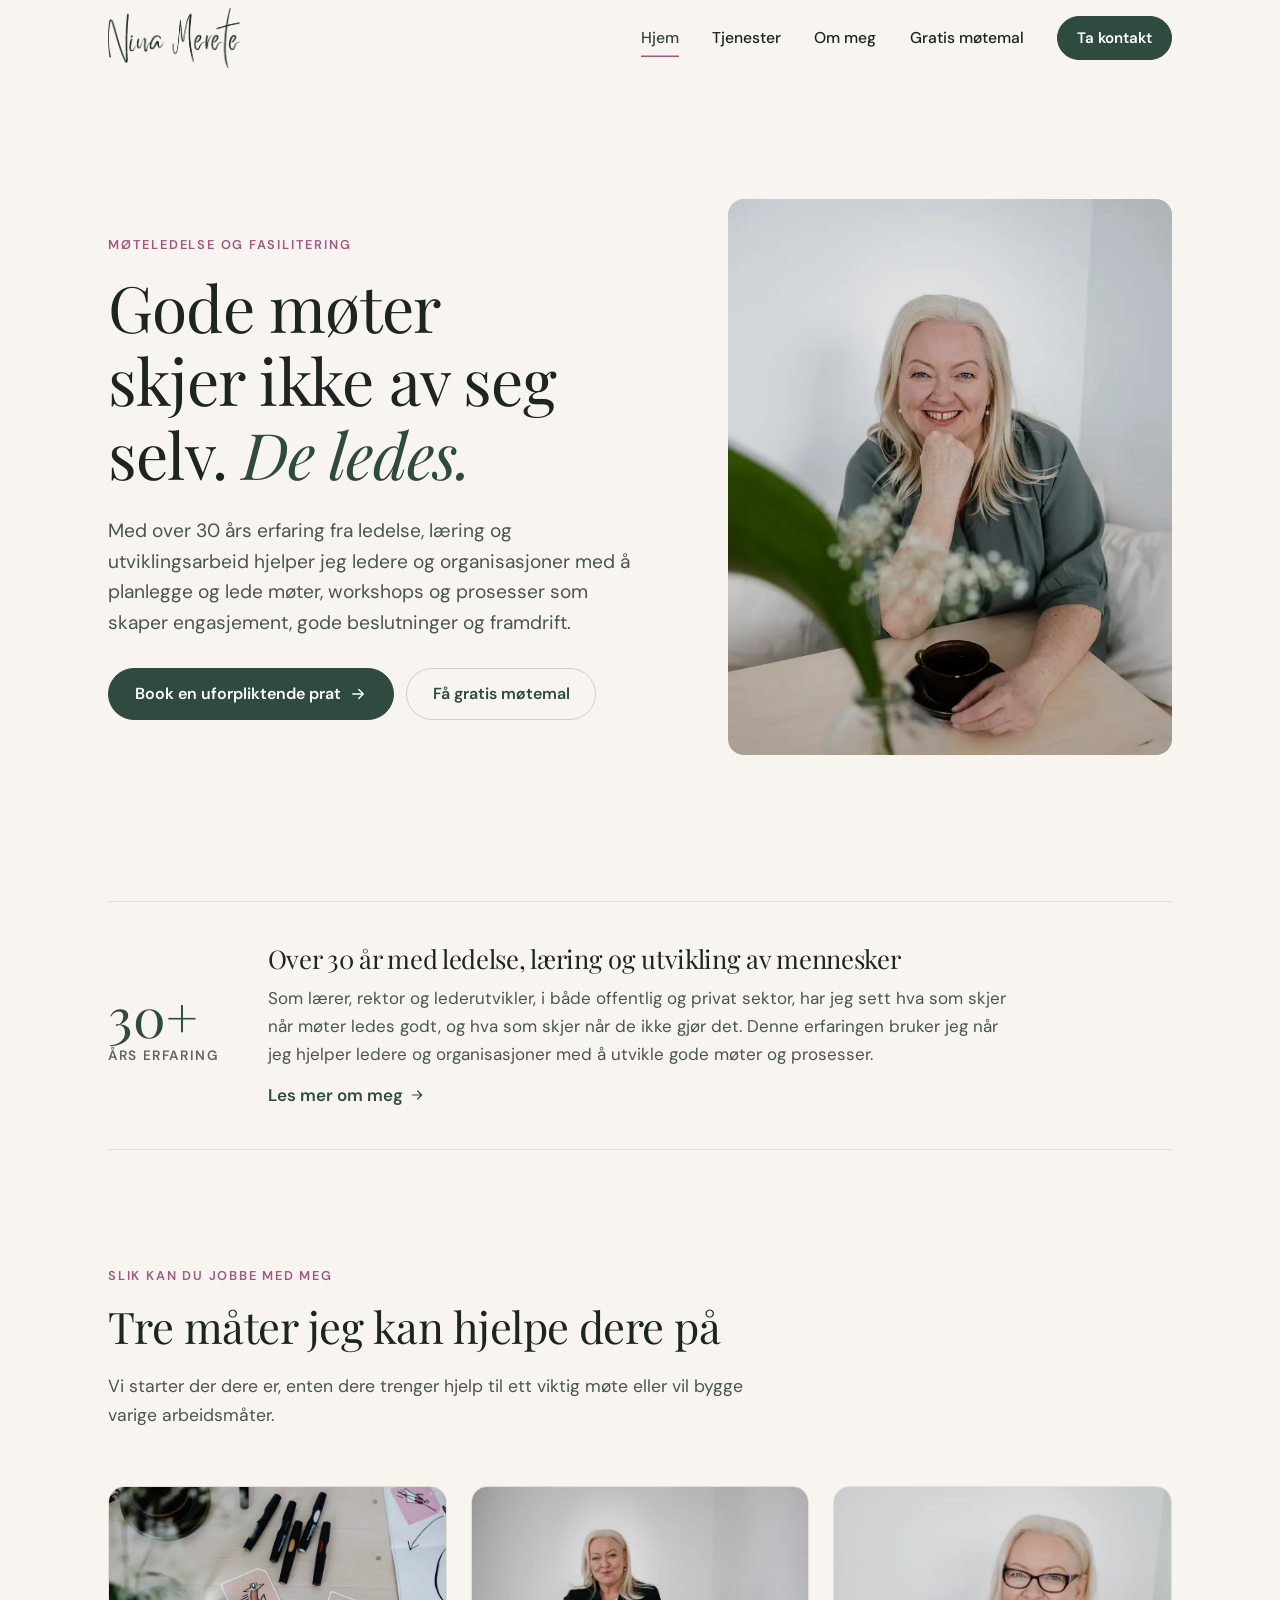
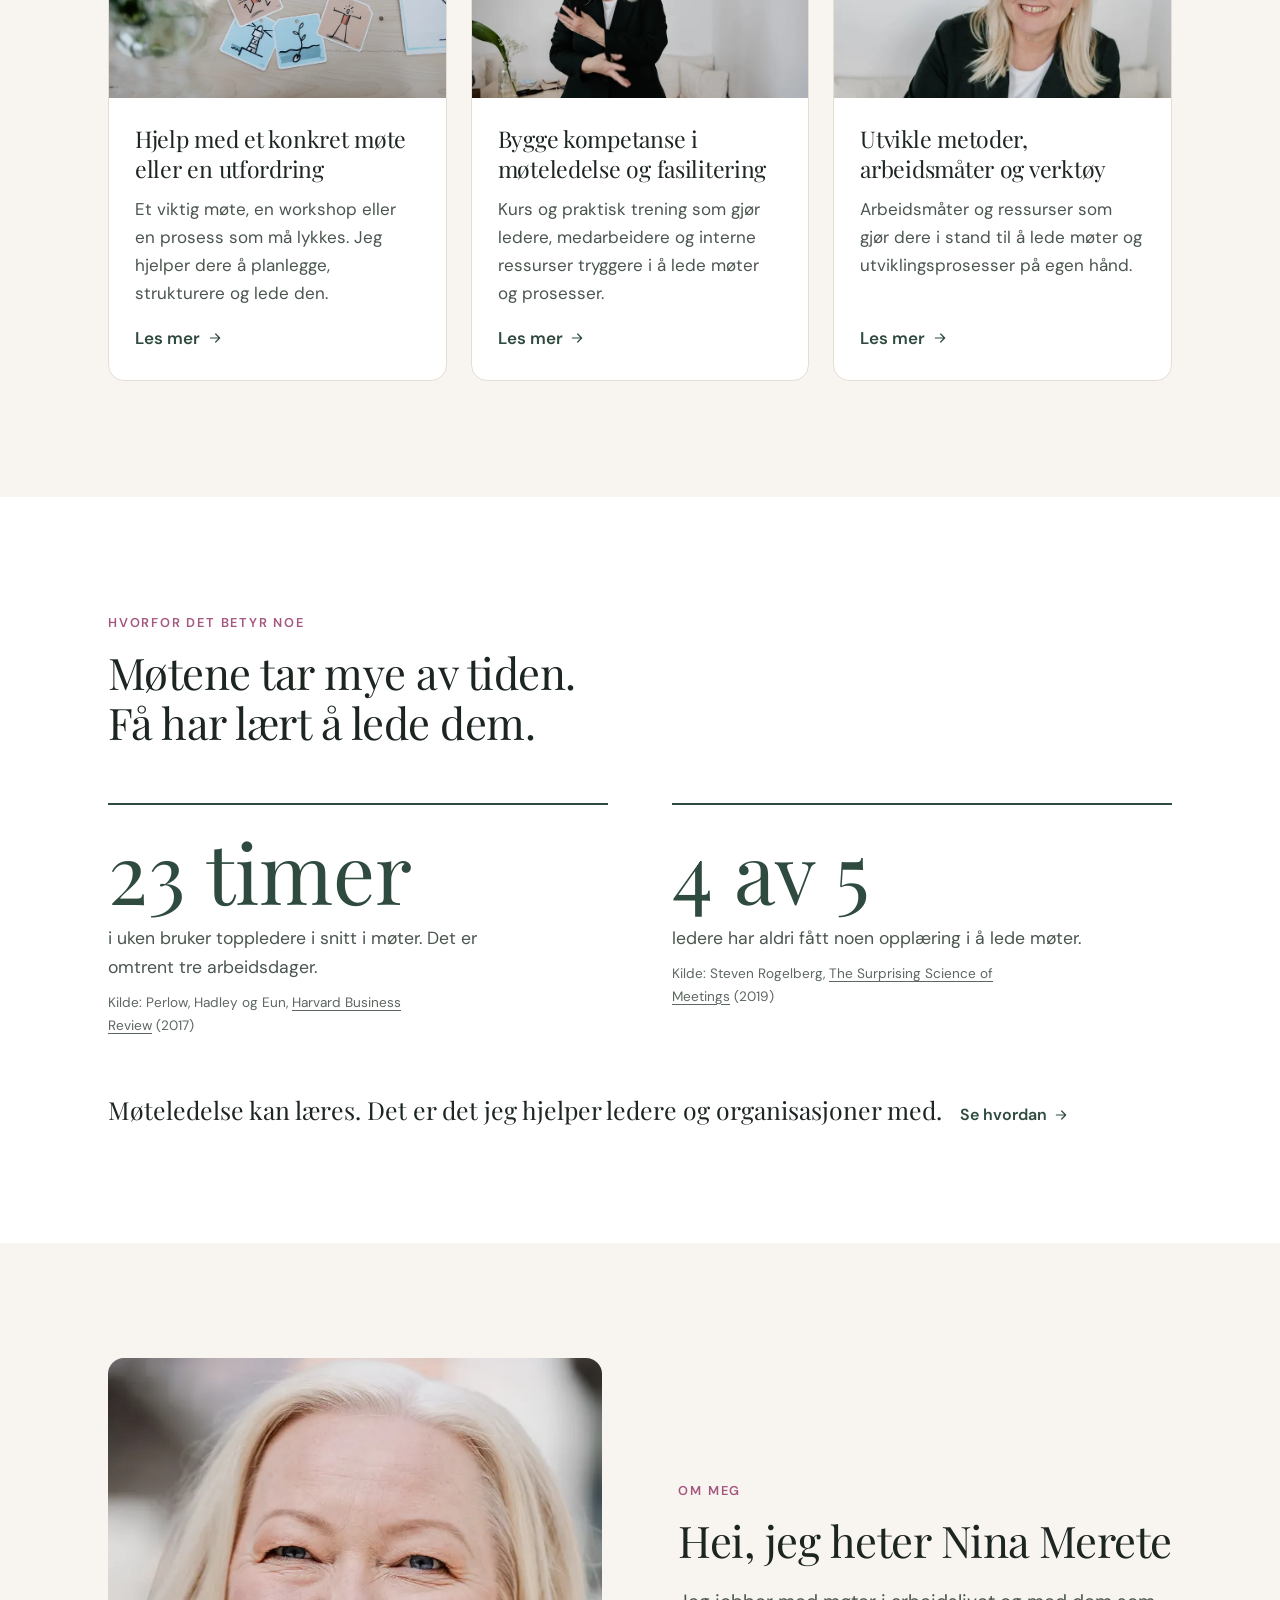
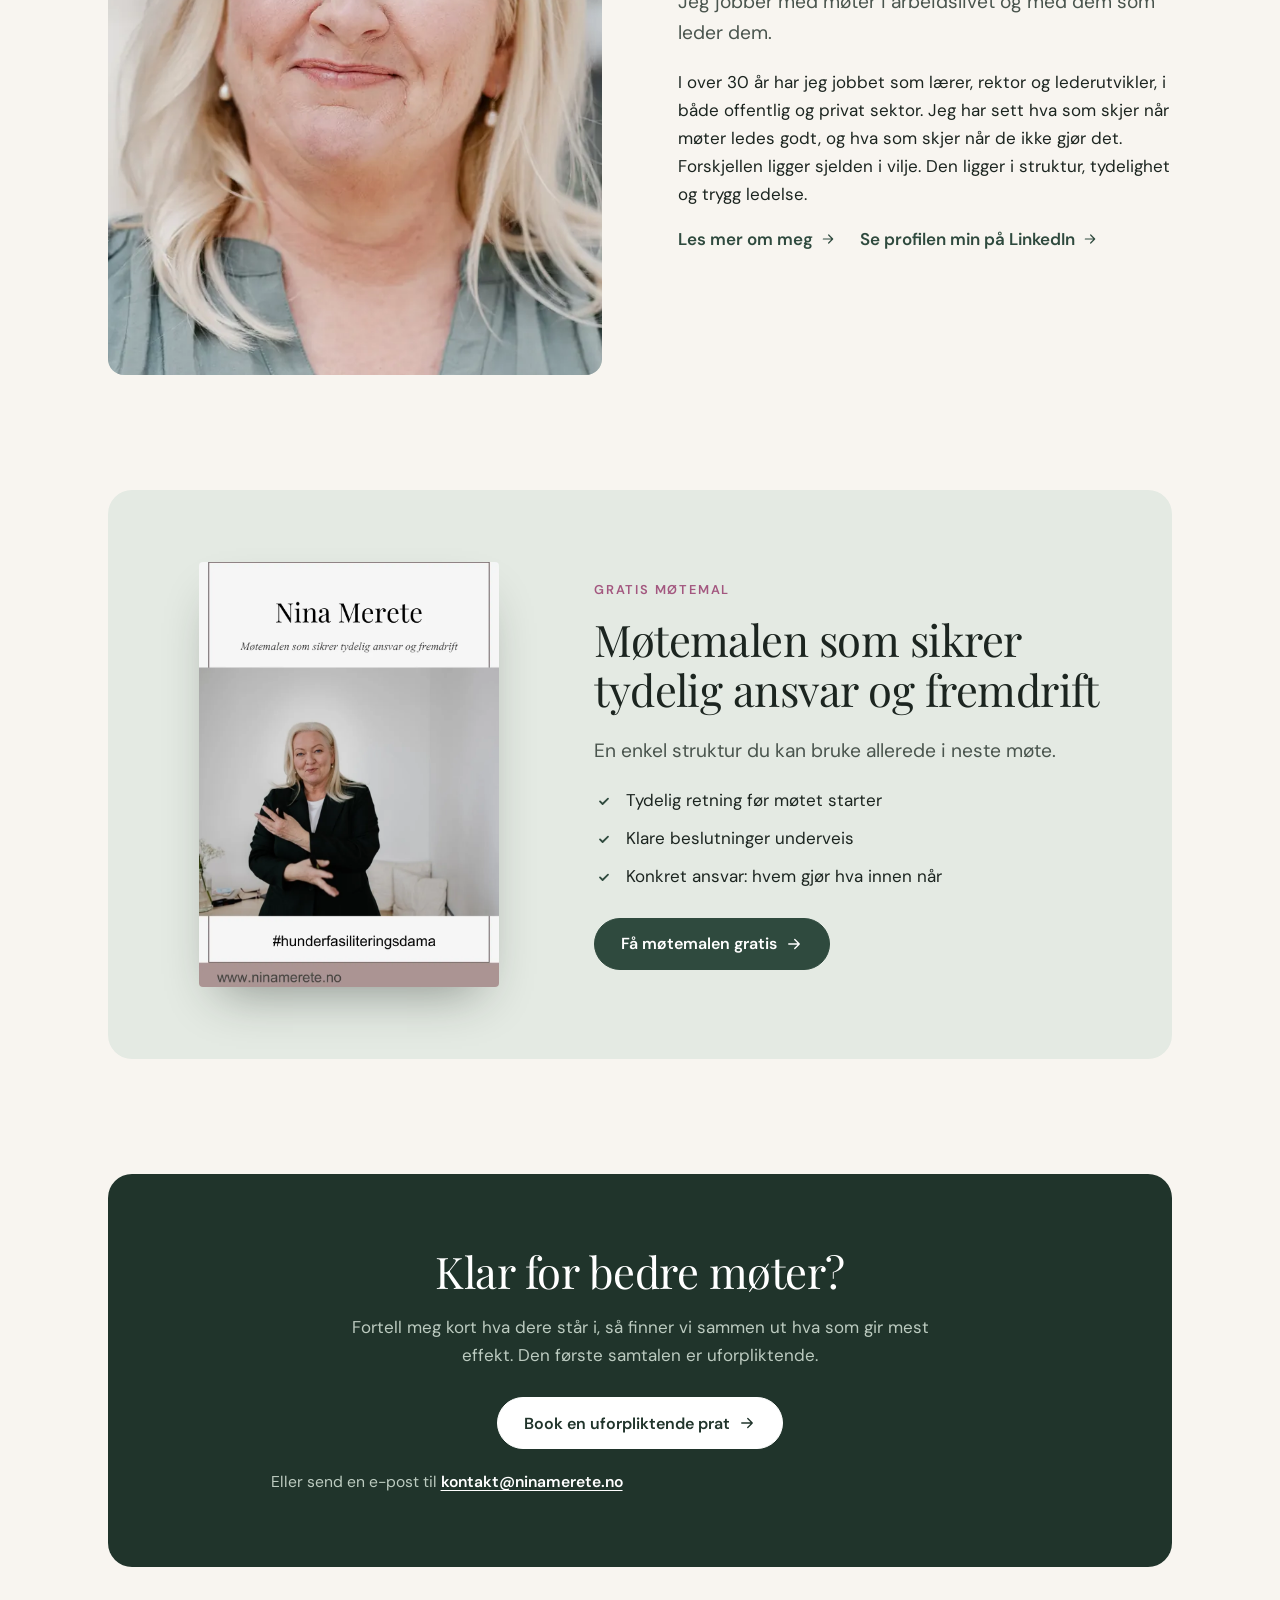
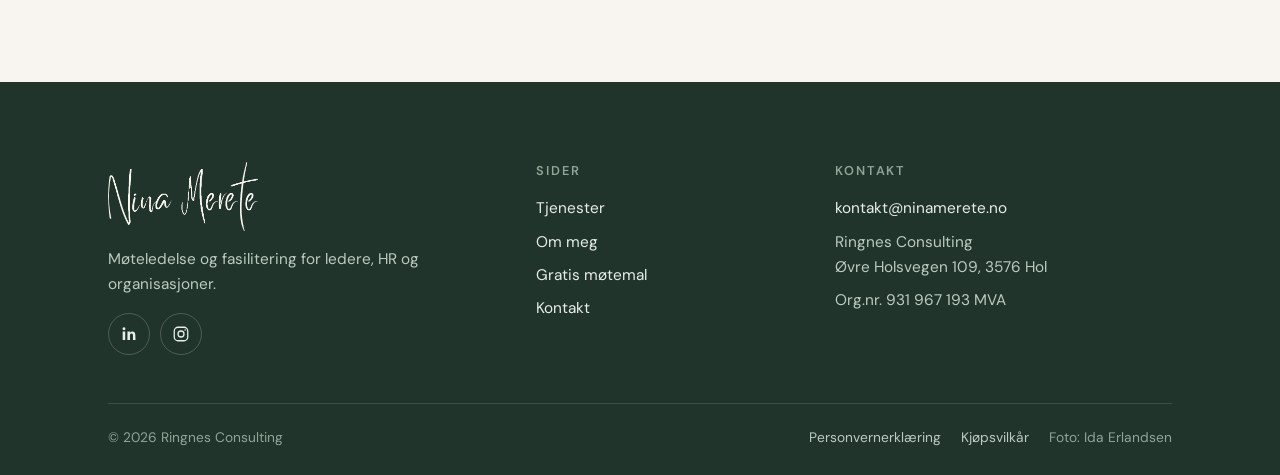
==== commit eec896ce: "Oppdatere tekster, adresse og bildeutsnitt - Ny adresse: Øvre Holsvegen 109, 3576 Hol - Nye tekster " ====
--- a/index.html
+++ b/index.html
@@ -34,7 +34,7 @@
 <link rel="preload" href="assets/fonts/DMSans-normal.woff2" as="font" type="font/woff2" crossorigin>
 <link rel="stylesheet" href="assets/css/style.css?v=16">
 <link rel="preload" as="image" href="assets/img/hero-700.webp" imagesrcset="assets/img/hero-700.webp 700w, assets/img/hero-1200.webp 1200w" imagesizes="(max-width: 880px) 92vw, 480px" fetchpriority="high">
-<script type="application/ld+json">{"@context": "https://schema.org", "@graph": [{"@type": "ProfessionalService", "@id": "https://www.ninamerete.no/#virksomhet", "name": "Nina Merete", "legalName": "Ringnes Consulting", "url": "https://www.ninamerete.no/", "image": "https://www.ninamerete.no/assets/img/og/forside.jpg", "logo": "https://www.ninamerete.no/assets/img/favicon-512.png", "description": "Møteledelse, fasilitering og prosessdesign for ledere, HR og organisasjoner.", "email": "kontakt@ninamerete.no", "taxID": "931967193", "vatID": "NO931967193MVA", "address": {"@type": "PostalAddress", "postOfficeBoxNumber": "16", "postalCode": "3551", "addressLocality": "Gol", "addressCountry": "NO"}, "areaServed": {"@type": "Country", "name": "Norge"}, "knowsLanguage": "nb", "founder": {"@id": "https://www.ninamerete.no/#nina"}, "sameAs": ["https://www.linkedin.com/in/nina-merete-ringnes-888065a7/", "https://www.instagram.com/ninamerete.no/", "https://www.facebook.com/profile.php?id=61565301767953"], "hasOfferCatalog": {"@type": "OfferCatalog", "name": "Tjenester", "itemListElement": [{"@type": "Offer", "itemOffered": {"@type": "Service", "name": "Hjelp med et konkret møte eller en utfordring", "description": "Et viktig møte, en workshop eller en prosess som må lykkes. Jeg hjelper dere å planlegge, strukturere og lede den.", "url": "https://www.ninamerete.no/tjenester/#konkret-hjelp"}}, {"@type": "Offer", "itemOffered": {"@type": "Service", "name": "Bygge kompetanse i møteledelse og fasilitering", "description": "Kurs og praktisk trening som gjør ledere, medarbeidere og interne ressurser tryggere i å lede møter og prosesser.", "url": "https://www.ninamerete.no/tjenester/#kompetanse"}}, {"@type": "Offer", "itemOffered": {"@type": "Service", "name": "Utvikle metoder, arbeidsmåter og verktøy", "description": "Arbeidsmåter og ressurser som gjør dere i stand til å lede møter og utviklingsprosesser på egen hånd.", "url": "https://www.ninamerete.no/tjenester/#metoder"}}]}}, {"@type": "Person", "@id": "https://www.ninamerete.no/#nina", "name": "Nina Merete Ringnes", "url": "https://www.ninamerete.no/om/", "image": "https://www.ninamerete.no/assets/img/portrett-1200.webp", "jobTitle": "Fasilitator og rådgiver i møteledelse", "worksFor": {"@id": "https://www.ninamerete.no/#virksomhet"}, "alumniOf": {"@type": "CollegeOrUniversity", "name": "Universitetet i Oslo"}, "knowsAbout": ["Møteledelse", "Fasilitering", "Prosessledelse", "Workshops", "Lederutvikling", "Kompetanseutvikling"], "sameAs": ["https://www.linkedin.com/in/nina-merete-ringnes-888065a7/", "https://www.instagram.com/ninamerete.no/"]}, {"@type": "WebSite", "@id": "https://www.ninamerete.no/#nettsted", "url": "https://www.ninamerete.no/", "name": "Nina Merete", "inLanguage": "nb-NO", "publisher": {"@id": "https://www.ninamerete.no/#virksomhet"}}, {"@type": "WebPage", "@id": "https://www.ninamerete.no/#side", "url": "https://www.ninamerete.no/", "name": "Nina Merete | Møteledelse og fasilitering", "description": "Nina Merete Ringnes hjelper ledere, HR og organisasjoner med møter, workshops og prosesser som gir engasjement, tydelige beslutninger og fremdrift.", "inLanguage": "nb-NO", "isPartOf": {"@id": "https://www.ninamerete.no/#nettsted"}, "primaryImageOfPage": {"@type": "ImageObject", "url": "https://www.ninamerete.no/assets/img/og/forside.jpg", "width": 1200, "height": 630}}]}</script>
+<script type="application/ld+json">{"@context": "https://schema.org", "@graph": [{"@type": "ProfessionalService", "@id": "https://www.ninamerete.no/#virksomhet", "name": "Nina Merete", "legalName": "Ringnes Consulting", "url": "https://www.ninamerete.no/", "image": "https://www.ninamerete.no/assets/img/og/forside.jpg", "logo": "https://www.ninamerete.no/assets/img/favicon-512.png", "description": "Møteledelse, fasilitering og prosessdesign for ledere, HR og organisasjoner.", "email": "kontakt@ninamerete.no", "taxID": "931967193", "vatID": "NO931967193MVA", "address": {"@type": "PostalAddress", "streetAddress": "Øvre Holsvegen 109", "postalCode": "3576", "addressLocality": "Hol", "addressCountry": "NO"}, "areaServed": {"@type": "Country", "name": "Norge"}, "knowsLanguage": "nb", "founder": {"@id": "https://www.ninamerete.no/#nina"}, "sameAs": ["https://www.linkedin.com/in/nina-merete-ringnes-888065a7/", "https://www.instagram.com/ninamerete.no/"], "hasOfferCatalog": {"@type": "OfferCatalog", "name": "Tjenester", "itemListElement": [{"@type": "Offer", "itemOffered": {"@type": "Service", "name": "Hjelp med et konkret møte eller en utfordring", "description": "Et viktig møte, en workshop eller en prosess som må lykkes. Jeg hjelper dere å planlegge, strukturere og lede den.", "url": "https://www.ninamerete.no/tjenester/#konkret-hjelp"}}, {"@type": "Offer", "itemOffered": {"@type": "Service", "name": "Bygge kompetanse i møteledelse og fasilitering", "description": "Kurs og praktisk trening som gjør ledere, medarbeidere og interne ressurser tryggere i å lede møter og prosesser.", "url": "https://www.ninamerete.no/tjenester/#kompetanse"}}, {"@type": "Offer", "itemOffered": {"@type": "Service", "name": "Utvikle metoder, arbeidsmåter og verktøy", "description": "Arbeidsmåter og ressurser som gjør dere i stand til å lede møter og utviklingsprosesser på egen hånd.", "url": "https://www.ninamerete.no/tjenester/#metoder"}}]}}, {"@type": "Person", "@id": "https://www.ninamerete.no/#nina", "name": "Nina Merete Ringnes", "url": "https://www.ninamerete.no/om/", "image": "https://www.ninamerete.no/assets/img/portrett-1200.webp", "jobTitle": "Fasilitator og rådgiver i møteledelse", "worksFor": {"@id": "https://www.ninamerete.no/#virksomhet"}, "alumniOf": {"@type": "CollegeOrUniversity", "name": "Universitetet i Oslo"}, "knowsAbout": ["Møteledelse", "Fasilitering", "Prosessledelse", "Workshops", "Lederutvikling", "Kompetanseutvikling"], "sameAs": ["https://www.linkedin.com/in/nina-merete-ringnes-888065a7/", "https://www.instagram.com/ninamerete.no/"]}, {"@type": "WebSite", "@id": "https://www.ninamerete.no/#nettsted", "url": "https://www.ninamerete.no/", "name": "Nina Merete", "inLanguage": "nb-NO", "publisher": {"@id": "https://www.ninamerete.no/#virksomhet"}}, {"@type": "WebPage", "@id": "https://www.ninamerete.no/#side", "url": "https://www.ninamerete.no/", "name": "Nina Merete | Møteledelse og fasilitering", "description": "Nina Merete Ringnes hjelper ledere, HR og organisasjoner med møter, workshops og prosesser som gir engasjement, tydelige beslutninger og fremdrift.", "inLanguage": "nb-NO", "isPartOf": {"@id": "https://www.ninamerete.no/#nettsted"}, "primaryImageOfPage": {"@type": "ImageObject", "url": "https://www.ninamerete.no/assets/img/og/forside.jpg", "width": 1200, "height": 630}}]}</script>
 </head>
 <body>
 <a class="skip-link" href="#innhold">Hopp til innhold</a>
@@ -54,7 +54,7 @@
     <div>
       <span class="label">Møteledelse og fasilitering</span>
       <h1>Gode møter skjer ikke av seg selv. <em class="nowrap">De ledes.</em></h1>
-      <p class="lead">Med over 30 års erfaring fra ledelse og læring hjelper jeg ledere, HR og organisasjoner med møter, workshops og prosesser som gir engasjement, tydelige beslutninger og fremdrift.</p>
+      <p class="lead">Med over 30 års erfaring fra ledelse, læring og utviklingsarbeid hjelper jeg ledere og organisasjoner med å planlegge og lede møter, workshops og prosesser som skaper engasjement, gode beslutninger og framdrift.</p>
       <div class="actions">
         <a class="btn" href="kontakt/">Book en uforpliktende prat<svg viewBox="0 0 24 24" fill="none" stroke="currentColor" stroke-width="1.8" stroke-linecap="round" stroke-linejoin="round" aria-hidden="true"><path d="M5 12h14M13 6l6 6-6 6"/></svg></a>
         <a class="btn btn--outline" href="motemal/">Få gratis møtemal</a>
@@ -70,7 +70,7 @@
       <div class="years-num" aria-hidden="true">30+ <small>års erfaring</small></div>
       <div class="years-text">
         <h2 id="erfaring">Over 30 år med ledelse, læring og utvikling av mennesker</h2>
-        <p>Som lærer, rektor og lederutvikler, i både offentlig og privat sektor, har jeg sett hva som skjer når møter ledes godt, og hva som skjer når de ikke gjør det. Den erfaringen tar jeg med inn i hvert møte og hver prosess.</p>
+        <p>Som lærer, rektor og lederutvikler, i både offentlig og privat sektor, har jeg sett hva som skjer når møter ledes godt, og hva som skjer når de ikke gjør det. Denne erfaringen bruker jeg når jeg hjelper ledere og organisasjoner med å utvikle gode møter og prosesser.</p>
         <a class="text-link" href="om/">Les mer om meg<svg viewBox="0 0 24 24" fill="none" stroke="currentColor" stroke-width="1.8" stroke-linecap="round" stroke-linejoin="round" aria-hidden="true"><path d="M5 12h14M13 6l6 6-6 6"/></svg></a>
       </div>
     </div>
@@ -102,7 +102,7 @@
         </div>
       </article>
       <article class="card">
-        <div class="card-img"><img src="assets/img/verktoy-700.webp" srcset="assets/img/verktoy-700.webp 700w, assets/img/verktoy-1200.webp 1200w" sizes="(max-width: 960px) 90vw, 370px" alt="Nina Merete tegner en modell med tusj på papir" loading="lazy" decoding="async"></div>
+        <div class="card-img"><img src="assets/img/verktoy-700.webp" srcset="assets/img/verktoy-700.webp 700w, assets/img/verktoy-1200.webp 1200w" sizes="(max-width: 960px) 90vw, 370px" alt="Nina Merete tegner en modell med tusj på papir" loading="lazy" decoding="async" style="object-position:50% 20%"></div>
         <div class="card-body">
           <h3>Utvikle metoder, arbeidsmåter og verktøy</h3>
           <p>Arbeidsmåter og ressurser som gjør dere i stand til å lede møter og utviklingsprosesser på egen hånd.</p>
@@ -137,7 +137,7 @@
 
 <section class="section">
   <div class="wrap split">
-    <div class="photo ratio-portrait reveal"><img src="assets/img/portrett-700.webp" srcset="assets/img/portrett-700.webp 700w, assets/img/portrett-1200.webp 1200w" sizes="(max-width: 880px) 92vw, 520px" alt="Portrett av Nina Merete Ringnes" width="700" height="1050" loading="lazy" decoding="async"></div>
+    <div class="photo ratio-portrait reveal"><img src="assets/img/portrett-700.webp" srcset="assets/img/portrett-700.webp 700w, assets/img/portrett-1200.webp 1200w" sizes="(max-width: 880px) 92vw, 520px" alt="Portrett av Nina Merete Ringnes" width="700" height="1050" loading="lazy" decoding="async" style="object-position:50% 0%"></div>
     <div class="reveal">
       <span class="label">Om meg</span>
       <h2>Hei, jeg heter Nina Merete</h2>
@@ -183,7 +183,6 @@
         <div class="social">
           <a href="https://www.linkedin.com/in/nina-merete-ringnes-888065a7/" target="_blank" rel="noopener" aria-label="LinkedIn"><svg viewBox="0 0 24 24" fill="currentColor" aria-hidden="true"><path d="M6.94 8.5H3.56V20h3.38V8.5zM5.25 3A1.97 1.97 0 1 0 5.3 6.94 1.97 1.97 0 0 0 5.25 3zM20.44 13.4c0-3.2-1.7-4.7-4-4.7a3.45 3.45 0 0 0-3.13 1.72V8.5H9.94c.04 1.02 0 11.5 0 11.5h3.37v-6.42c0-.34.03-.68.13-.93.27-.68.9-1.39 1.94-1.39 1.37 0 1.92 1.05 1.92 2.58V20h3.37l-.23-6.6z"/></svg></a>
           <a href="https://www.instagram.com/ninamerete.no/" target="_blank" rel="noopener" aria-label="Instagram"><svg viewBox="0 0 24 24" fill="none" stroke="currentColor" stroke-width="1.7" aria-hidden="true"><rect x="3" y="3" width="18" height="18" rx="5"/><circle cx="12" cy="12" r="4"/><circle cx="17.5" cy="6.5" r="1" fill="currentColor" stroke="none"/></svg></a>
-          <a href="https://www.facebook.com/profile.php?id=61565301767953" target="_blank" rel="noopener" aria-label="Facebook"><svg viewBox="0 0 24 24" fill="currentColor" aria-hidden="true"><path d="M13.5 21v-7.5h2.5l.4-3h-2.9V8.6c0-.87.25-1.46 1.5-1.46h1.55V4.47A20.6 20.6 0 0 0 14.3 4.3c-2.2 0-3.72 1.35-3.72 3.82v2.38H8.1v3h2.48V21h2.92z"/></svg></a>
         </div>
       </div>
       <div>
@@ -199,7 +198,7 @@
         <h2>Kontakt</h2>
         <ul>
           <li><a href="mailto:kontakt@ninamerete.no">kontakt@ninamerete.no</a></li>
-          <li>Ringnes Consulting<br>Postboks 16, 3551 Gol</li>
+          <li>Ringnes Consulting<br>Øvre Holsvegen 109, 3576 Hol</li>
           <li>Org.nr. 931 967 193 MVA</li>
         </ul>
       </div>
